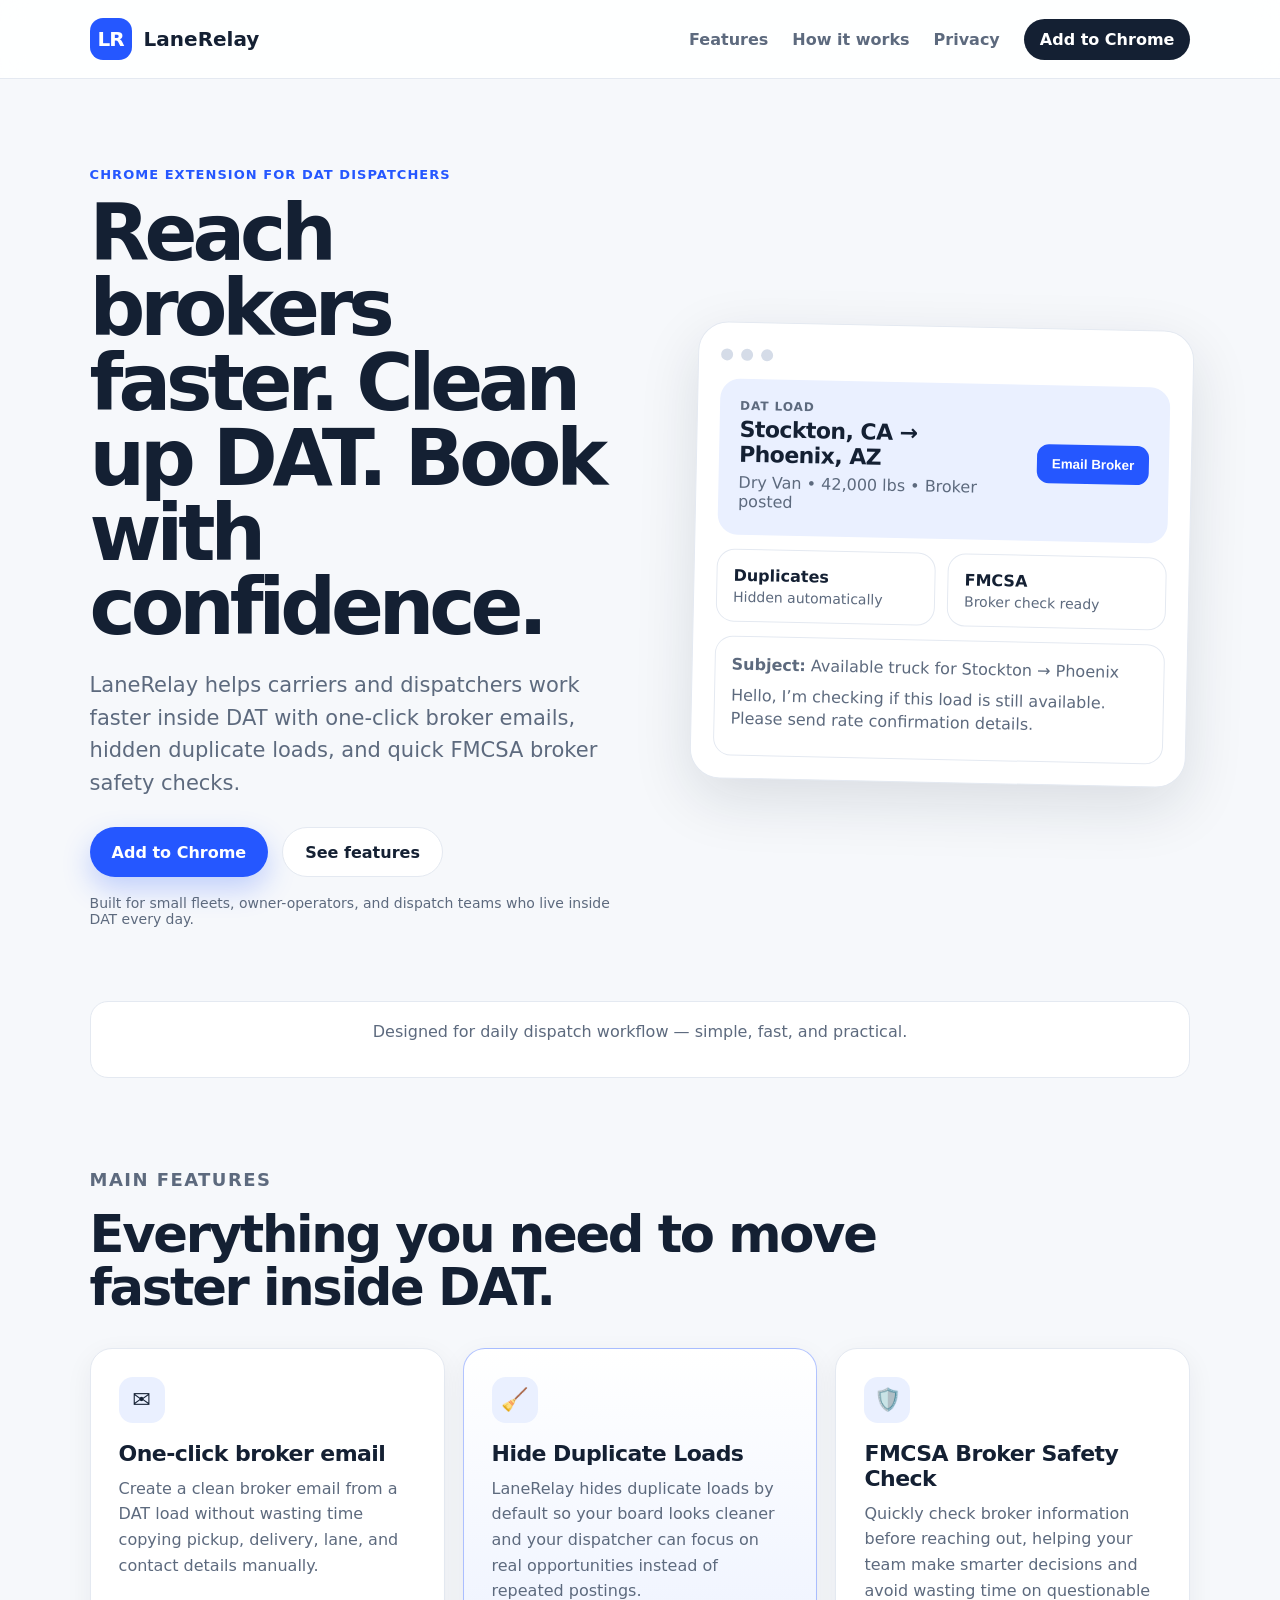
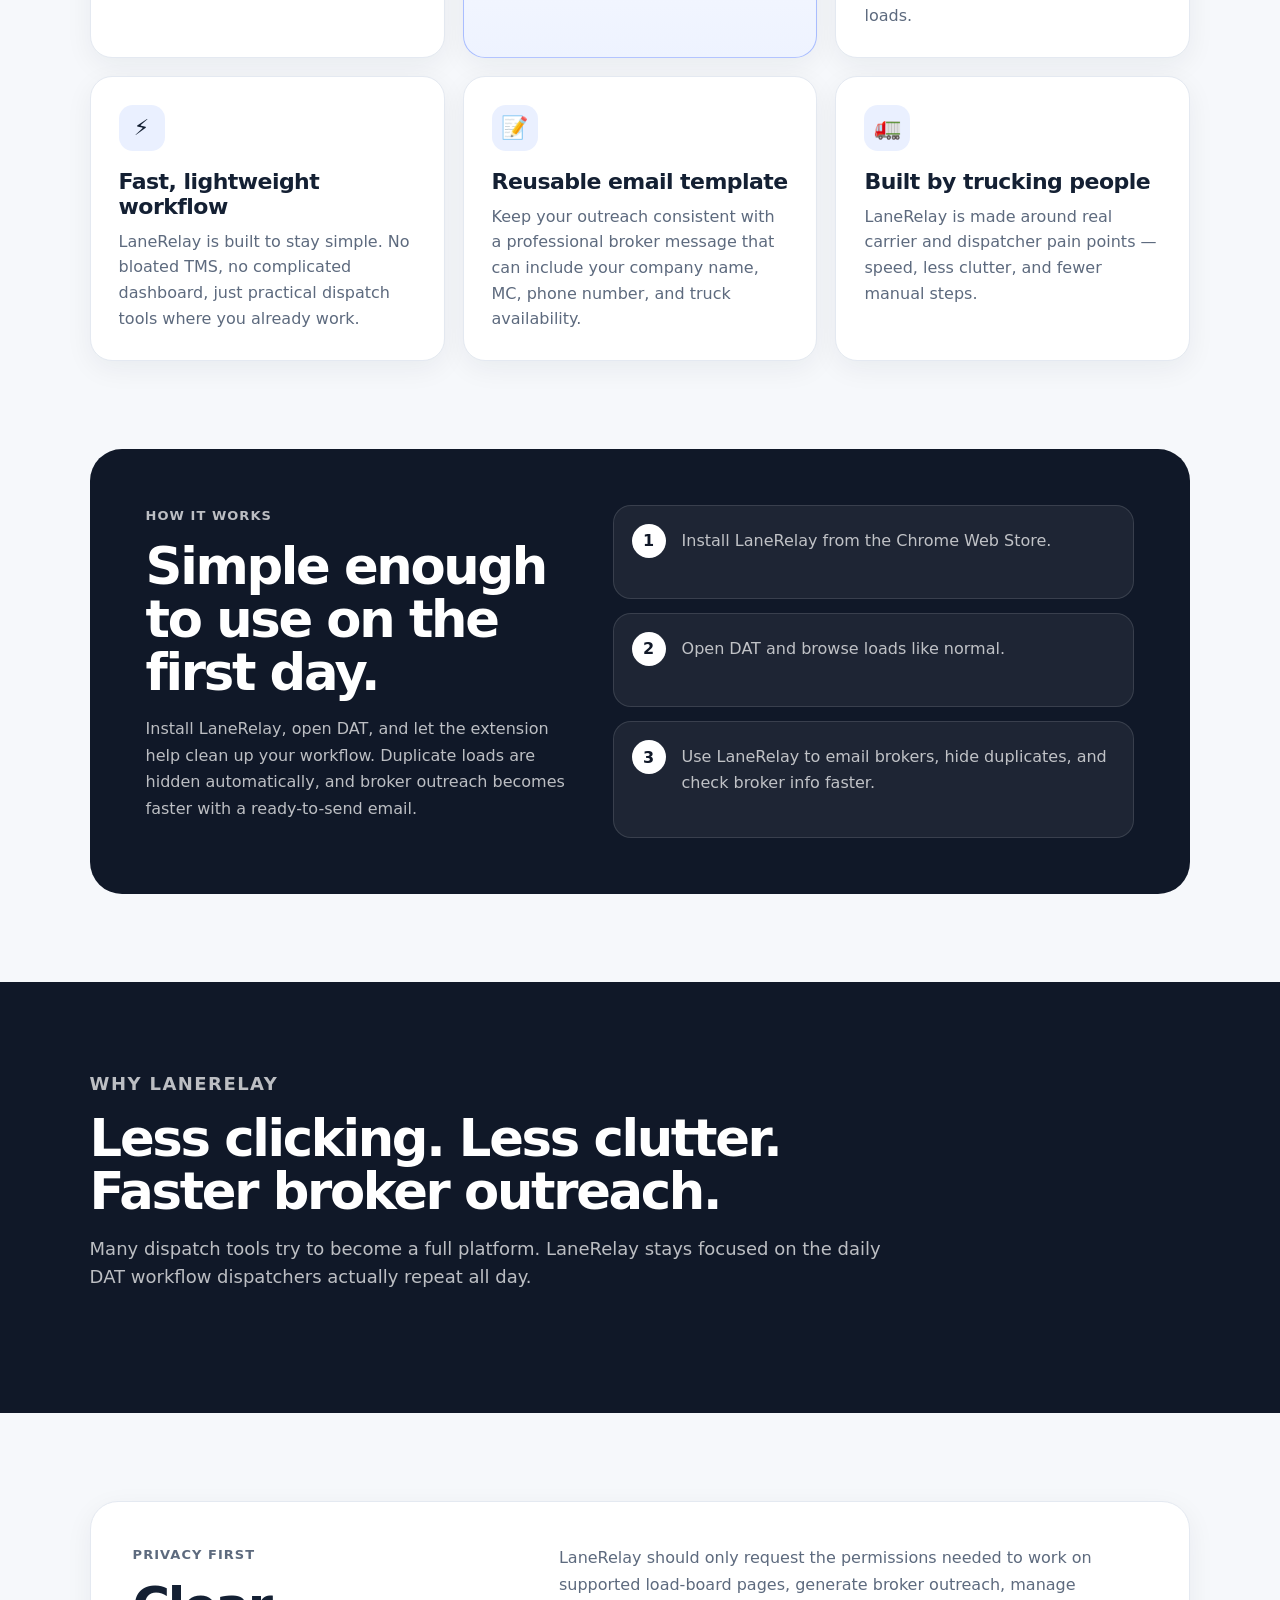
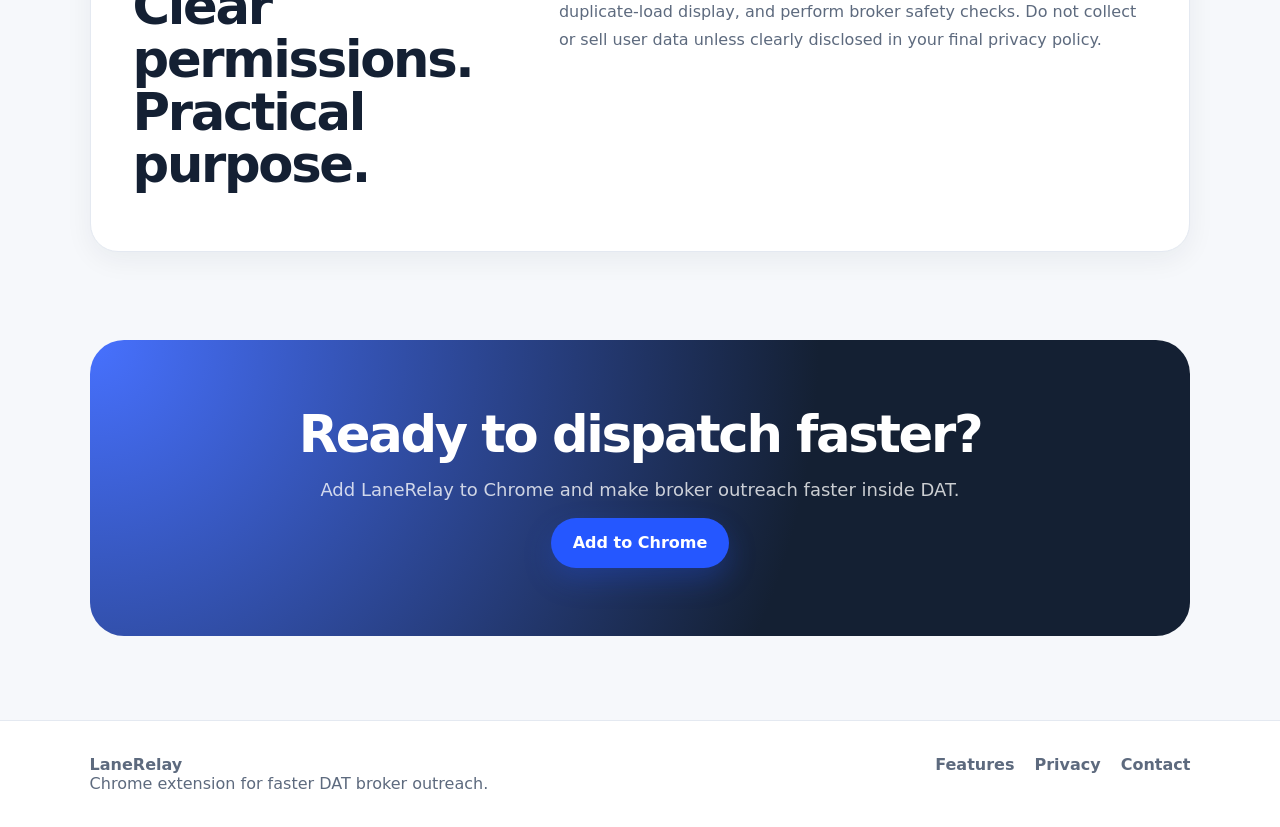
==== index.html @ 5d7938cb "Add files via upload" ====
<!doctype html>
<html lang="en">
<head>
  <meta charset="utf-8" />
  <meta name="viewport" content="width=device-width, initial-scale=1" />
  <title>LaneRelay | Faster DAT Broker Outreach</title>
  <meta name="description" content="LaneRelay is a Chrome extension that helps dispatchers work faster inside DAT with one-click broker email, duplicate load hiding, and FMCSA broker safety checks." />
  <link rel="stylesheet" href="styles.css" />
</head>
<body>
  <header class="site-header">
    <a class="brand" href="#top" aria-label="LaneRelay home">
      <span class="brand-mark">LR</span>
      <span>LaneRelay</span>
    </a>
    <nav>
      <a href="#features">Features</a>
      <a href="#how">How it works</a>
      <a href="#privacy">Privacy</a>
      <a class="nav-cta" href="#install">Add to Chrome</a>
    </nav>
  </header>

  <main id="top">
    <section class="hero">
      <div class="hero-copy">
        <p class="eyebrow">Chrome extension for DAT dispatchers</p>
        <h1>Reach brokers faster. Clean up DAT. Book with confidence.</h1>
        <p class="subhead">
          LaneRelay helps carriers and dispatchers work faster inside DAT with one-click broker emails,
          hidden duplicate loads, and quick FMCSA broker safety checks.
        </p>
        <div class="hero-actions" id="install">
          <a class="button primary" href="#">Add to Chrome</a>
          <a class="button secondary" href="#features">See features</a>
        </div>
        <p class="note">Built for small fleets, owner-operators, and dispatch teams who live inside DAT every day.</p>
      </div>

      <div class="hero-card" aria-label="LaneRelay interface preview">
        <div class="browser-bar">
          <span></span><span></span><span></span>
        </div>
        <div class="load-card">
          <div>
            <p class="small">DAT Load</p>
            <h3>Stockton, CA → Phoenix, AZ</h3>
            <p>Dry Van • 42,000 lbs • Broker posted</p>
          </div>
          <button>Email Broker</button>
        </div>
        <div class="status-grid">
          <div>
            <strong>Duplicates</strong>
            <span>Hidden automatically</span>
          </div>
          <div>
            <strong>FMCSA</strong>
            <span>Broker check ready</span>
          </div>
        </div>
        <div class="email-box">
          <p><strong>Subject:</strong> Available truck for Stockton → Phoenix</p>
          <p>Hello, I’m checking if this load is still available. Please send rate confirmation details.</p>
        </div>
      </div>
    </section>

    <section class="logos">
      <p>Designed for daily dispatch workflow — simple, fast, and practical.</p>
    </section>

    <section class="section" id="features">
      <div class="section-heading">
        <p class="eyebrow">Main features</p>
        <h2>Everything you need to move faster inside DAT.</h2>
      </div>

      <div class="feature-grid">
        <article class="feature-card">
          <div class="icon">✉️</div>
          <h3>One-click broker email</h3>
          <p>
            Create a clean broker email from a DAT load without wasting time copying pickup,
            delivery, lane, and contact details manually.
          </p>
        </article>

        <article class="feature-card highlight">
          <div class="icon">🧹</div>
          <h3>Hide Duplicate Loads</h3>
          <p>
            LaneRelay hides duplicate loads by default so your board looks cleaner and your dispatcher
            can focus on real opportunities instead of repeated postings.
          </p>
        </article>

        <article class="feature-card">
          <div class="icon">🛡️</div>
          <h3>FMCSA Broker Safety Check</h3>
          <p>
            Quickly check broker information before reaching out, helping your team make smarter
            decisions and avoid wasting time on questionable loads.
          </p>
        </article>

        <article class="feature-card">
          <div class="icon">⚡</div>
          <h3>Fast, lightweight workflow</h3>
          <p>
            LaneRelay is built to stay simple. No bloated TMS, no complicated dashboard, just practical
            dispatch tools where you already work.
          </p>
        </article>

        <article class="feature-card">
          <div class="icon">📝</div>
          <h3>Reusable email template</h3>
          <p>
            Keep your outreach consistent with a professional broker message that can include your
            company name, MC, phone number, and truck availability.
          </p>
        </article>

        <article class="feature-card">
          <div class="icon">🚛</div>
          <h3>Built by trucking people</h3>
          <p>
            LaneRelay is made around real carrier and dispatcher pain points — speed, less clutter,
            and fewer manual steps.
          </p>
        </article>
      </div>
    </section>

    <section class="split" id="how">
      <div>
        <p class="eyebrow">How it works</p>
        <h2>Simple enough to use on the first day.</h2>
        <p>
          Install LaneRelay, open DAT, and let the extension help clean up your workflow. Duplicate
          loads are hidden automatically, and broker outreach becomes faster with a ready-to-send email.
        </p>
      </div>
      <div class="steps">
        <div><span>1</span><p>Install LaneRelay from the Chrome Web Store.</p></div>
        <div><span>2</span><p>Open DAT and browse loads like normal.</p></div>
        <div><span>3</span><p>Use LaneRelay to email brokers, hide duplicates, and check broker info faster.</p></div>
      </div>
    </section>

    <section class="section dark">
      <div class="section-heading">
        <p class="eyebrow">Why LaneRelay</p>
        <h2>Less clicking. Less clutter. Faster broker outreach.</h2>
        <p>
          Many dispatch tools try to become a full platform. LaneRelay stays focused on the daily
          DAT workflow dispatchers actually repeat all day.
        </p>
      </div>
    </section>

    <section class="section" id="privacy">
      <div class="privacy-box">
        <div>
          <p class="eyebrow">Privacy first</p>
          <h2>Clear permissions. Practical purpose.</h2>
        </div>
        <p>
          LaneRelay should only request the permissions needed to work on supported load-board pages,
          generate broker outreach, manage duplicate-load display, and perform broker safety checks.
          Do not collect or sell user data unless clearly disclosed in your final privacy policy.
        </p>
      </div>
    </section>

    <section class="cta">
      <h2>Ready to dispatch faster?</h2>
      <p>Add LaneRelay to Chrome and make broker outreach faster inside DAT.</p>
      <a class="button primary" href="#">Add to Chrome</a>
    </section>
  </main>

  <footer>
    <div>
      <strong>LaneRelay</strong>
      <p>Chrome extension for faster DAT broker outreach.</p>
    </div>
    <div class="footer-links">
      <a href="#features">Features</a>
      <a href="#privacy">Privacy</a>
      <a href="mailto:support@lanerelay.com">Contact</a>
    </div>
  </footer>
</body>
</html>
---- styles.css ----
:root {
  --bg: #f6f8fb;
  --text: #142033;
  --muted: #5d6a7e;
  --card: #ffffff;
  --line: #e4e9f1;
  --primary: #2557ff;
  --primary-dark: #163cc3;
  --dark: #101828;
  --soft-blue: #eaf0ff;
  --radius: 22px;
  --shadow: 0 20px 60px rgba(20, 32, 51, 0.12);
}

* { box-sizing: border-box; }

html { scroll-behavior: smooth; }

body {
  margin: 0;
  font-family: Inter, ui-sans-serif, system-ui, -apple-system, BlinkMacSystemFont, "Segoe UI", sans-serif;
  color: var(--text);
  background: var(--bg);
}

a { color: inherit; text-decoration: none; }

.site-header {
  position: sticky;
  top: 0;
  z-index: 20;
  display: flex;
  align-items: center;
  justify-content: space-between;
  padding: 18px 7%;
  background: rgba(255,255,255,0.88);
  backdrop-filter: blur(12px);
  border-bottom: 1px solid var(--line);
}

.brand {
  display: flex;
  align-items: center;
  gap: 12px;
  font-weight: 800;
  font-size: 20px;
}

.brand-mark {
  display: grid;
  place-items: center;
  width: 42px;
  height: 42px;
  border-radius: 13px;
  background: var(--primary);
  color: #fff;
  font-weight: 900;
  letter-spacing: -1px;
}

nav {
  display: flex;
  align-items: center;
  gap: 24px;
  color: var(--muted);
  font-weight: 600;
}

.nav-cta {
  padding: 11px 16px;
  border-radius: 999px;
  color: #fff;
  background: var(--text);
}

.hero {
  display: grid;
  grid-template-columns: 1.05fr 0.95fr;
  gap: 56px;
  align-items: center;
  padding: 88px 7% 60px;
}

.eyebrow {
  margin: 0 0 14px;
  color: var(--primary);
  font-weight: 800;
  text-transform: uppercase;
  letter-spacing: 0.08em;
  font-size: 13px;
}

h1, h2, h3, p { margin-top: 0; }

h1 {
  max-width: 780px;
  font-size: clamp(44px, 7vw, 78px);
  line-height: 0.96;
  letter-spacing: -0.065em;
  margin-bottom: 24px;
}

h2 {
  font-size: clamp(34px, 4vw, 52px);
  line-height: 1.03;
  letter-spacing: -0.045em;
  margin-bottom: 18px;
}

h3 {
  font-size: 22px;
  letter-spacing: -0.025em;
  margin-bottom: 10px;
}

.subhead {
  max-width: 680px;
  color: var(--muted);
  font-size: 21px;
  line-height: 1.55;
  margin-bottom: 28px;
}

.hero-actions {
  display: flex;
  gap: 14px;
  flex-wrap: wrap;
  margin-bottom: 18px;
}

.button {
  display: inline-flex;
  justify-content: center;
  align-items: center;
  min-height: 50px;
  padding: 0 22px;
  border-radius: 999px;
  font-weight: 800;
  transition: 0.18s ease;
}

.button.primary {
  color: #fff;
  background: var(--primary);
  box-shadow: 0 12px 28px rgba(37,87,255,0.25);
}

.button.primary:hover { background: var(--primary-dark); transform: translateY(-1px); }

.button.secondary {
  color: var(--text);
  background: #fff;
  border: 1px solid var(--line);
}

.note {
  color: var(--muted);
  font-size: 14px;
}

.hero-card {
  background: #fff;
  border: 1px solid var(--line);
  border-radius: 30px;
  box-shadow: var(--shadow);
  padding: 22px;
  transform: rotate(1.2deg);
}

.browser-bar {
  display: flex;
  gap: 8px;
  padding: 4px 0 18px;
}

.browser-bar span {
  width: 12px;
  height: 12px;
  border-radius: 50%;
  background: #d5dce8;
}

.load-card {
  display: flex;
  justify-content: space-between;
  gap: 16px;
  padding: 20px;
  border-radius: 20px;
  background: var(--soft-blue);
  margin-bottom: 14px;
}

.load-card p { color: var(--muted); margin-bottom: 4px; }
.load-card h3 { margin-bottom: 6px; }

.load-card button {
  align-self: center;
  white-space: nowrap;
  border: 0;
  padding: 12px 15px;
  border-radius: 12px;
  color: #fff;
  background: var(--primary);
  font-weight: 800;
}

.small {
  font-size: 12px;
  font-weight: 800;
  text-transform: uppercase;
  letter-spacing: .08em;
}

.status-grid {
  display: grid;
  grid-template-columns: 1fr 1fr;
  gap: 12px;
  margin-bottom: 14px;
}

.status-grid div, .email-box {
  padding: 16px;
  border: 1px solid var(--line);
  border-radius: 18px;
  background: #fff;
}

.status-grid strong, .status-grid span { display: block; }
.status-grid span { color: var(--muted); font-size: 14px; margin-top: 4px; }

.email-box p {
  color: var(--muted);
  line-height: 1.45;
  margin-bottom: 8px;
}

.logos {
  margin: 0 7%;
  padding: 20px;
  text-align: center;
  color: var(--muted);
  border: 1px solid var(--line);
  background: #fff;
  border-radius: 18px;
}

.section {
  padding: 88px 7%;
}

.section-heading {
  max-width: 820px;
  margin-bottom: 34px;
}

.section-heading p {
  color: var(--muted);
  font-size: 18px;
  line-height: 1.55;
}

.feature-grid {
  display: grid;
  grid-template-columns: repeat(3, 1fr);
  gap: 18px;
}

.feature-card {
  padding: 28px;
  background: var(--card);
  border: 1px solid var(--line);
  border-radius: var(--radius);
  box-shadow: 0 8px 28px rgba(20,32,51,0.06);
}

.feature-card.highlight {
  border-color: rgba(37,87,255,0.35);
  background: linear-gradient(180deg, #ffffff, #eef3ff);
}

.feature-card p {
  color: var(--muted);
  line-height: 1.6;
  margin-bottom: 0;
}

.icon {
  width: 46px;
  height: 46px;
  display: grid;
  place-items: center;
  border-radius: 14px;
  background: var(--soft-blue);
  margin-bottom: 18px;
  font-size: 22px;
}

.split {
  margin: 0 7%;
  padding: 56px;
  display: grid;
  grid-template-columns: 0.9fr 1.1fr;
  gap: 40px;
  border-radius: 32px;
  background: var(--dark);
  color: #fff;
}

.split p { color: rgba(255,255,255,0.72); line-height: 1.65; }

.steps {
  display: grid;
  gap: 14px;
}

.steps div {
  display: flex;
  gap: 16px;
  align-items: flex-start;
  padding: 18px;
  border: 1px solid rgba(255,255,255,0.12);
  border-radius: 18px;
  background: rgba(255,255,255,0.06);
}

.steps span {
  flex: 0 0 auto;
  display: grid;
  place-items: center;
  width: 34px;
  height: 34px;
  border-radius: 50%;
  background: #fff;
  color: var(--dark);
  font-weight: 900;
}

.steps p { margin: 4px 0 0; }

.dark {
  color: #fff;
  background: var(--dark);
  margin-top: 88px;
}

.dark .section-heading p { color: rgba(255,255,255,0.72); }
.dark .eyebrow { color: #8ea6ff; }

.privacy-box {
  display: grid;
  grid-template-columns: 0.8fr 1.2fr;
  gap: 34px;
  padding: 42px;
  border-radius: 28px;
  background: #fff;
  border: 1px solid var(--line);
  box-shadow: 0 8px 28px rgba(20,32,51,0.06);
}

.privacy-box p {
  color: var(--muted);
  line-height: 1.7;
}

.cta {
  margin: 0 7% 84px;
  padding: 68px 30px;
  text-align: center;
  border-radius: 34px;
  color: #fff;
  background: radial-gradient(circle at top left, #4771ff, #142033 64%);
}

.cta h2 {
  margin-left: auto;
  margin-right: auto;
  max-width: 700px;
}

.cta p {
  color: rgba(255,255,255,0.78);
  font-size: 18px;
}

footer {
  display: flex;
  justify-content: space-between;
  gap: 30px;
  padding: 34px 7%;
  color: var(--muted);
  border-top: 1px solid var(--line);
  background: #fff;
}

footer p { margin-bottom: 0; }

.footer-links {
  display: flex;
  gap: 20px;
  font-weight: 700;
}

@media (max-width: 950px) {
  nav a:not(.nav-cta) { display: none; }
  .hero, .split, .privacy-box {
    grid-template-columns: 1fr;
  }
  .feature-grid {
    grid-template-columns: 1fr 1fr;
  }
  .hero-card {
    transform: none;
  }
}

@media (max-width: 640px) {
  .site-header {
    padding: 14px 5%;
  }
  .brand {
    font-size: 18px;
  }
  .hero {
    padding: 58px 5% 40px;
  }
  .section {
    padding: 64px 5%;
  }
  .feature-grid {
    grid-template-columns: 1fr;
  }
  .split, .privacy-box {
    margin-left: 5%;
    margin-right: 5%;
    padding: 28px;
  }
  .status-grid, .load-card {
    grid-template-columns: 1fr;
  }
  .load-card {
    flex-direction: column;
  }
  .load-card button {
    align-self: stretch;
  }
  footer {
    flex-direction: column;
    padding: 28px 5%;
  }
  .footer-links {
    flex-wrap: wrap;
  }
}
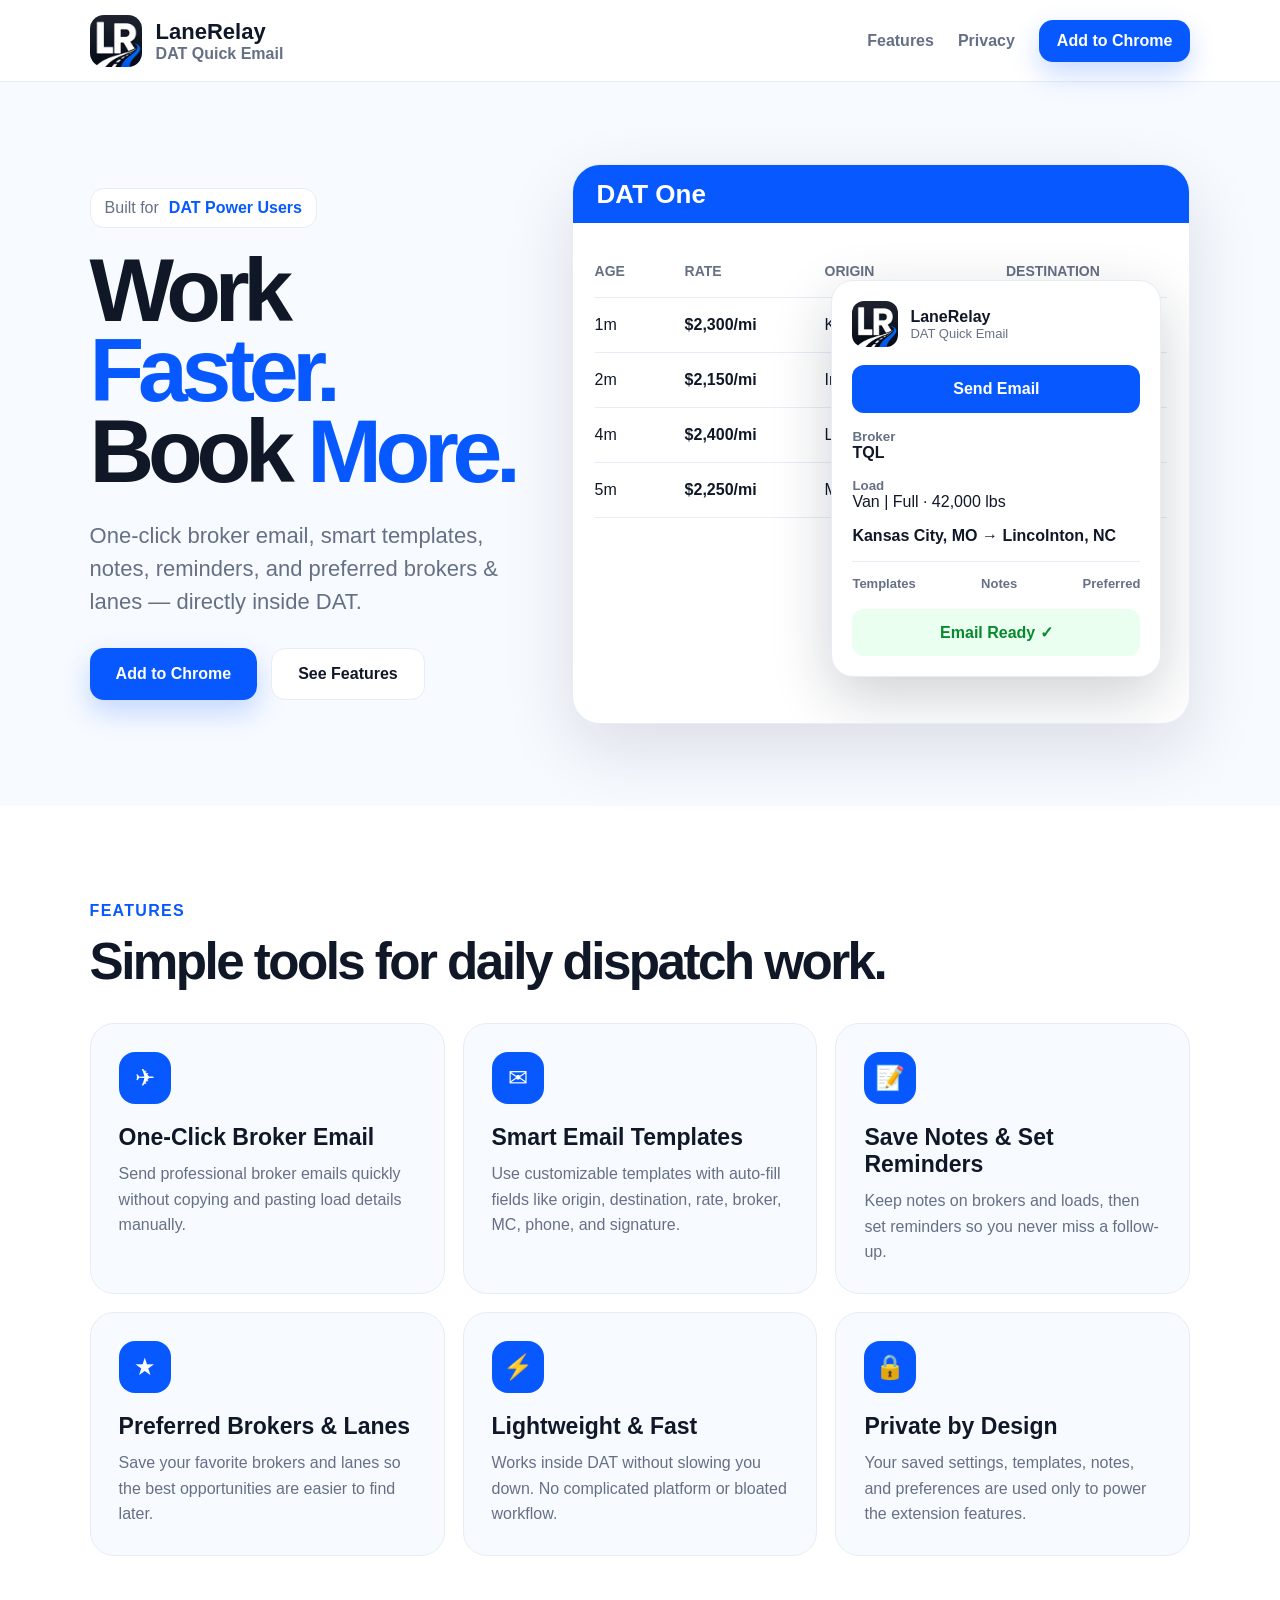
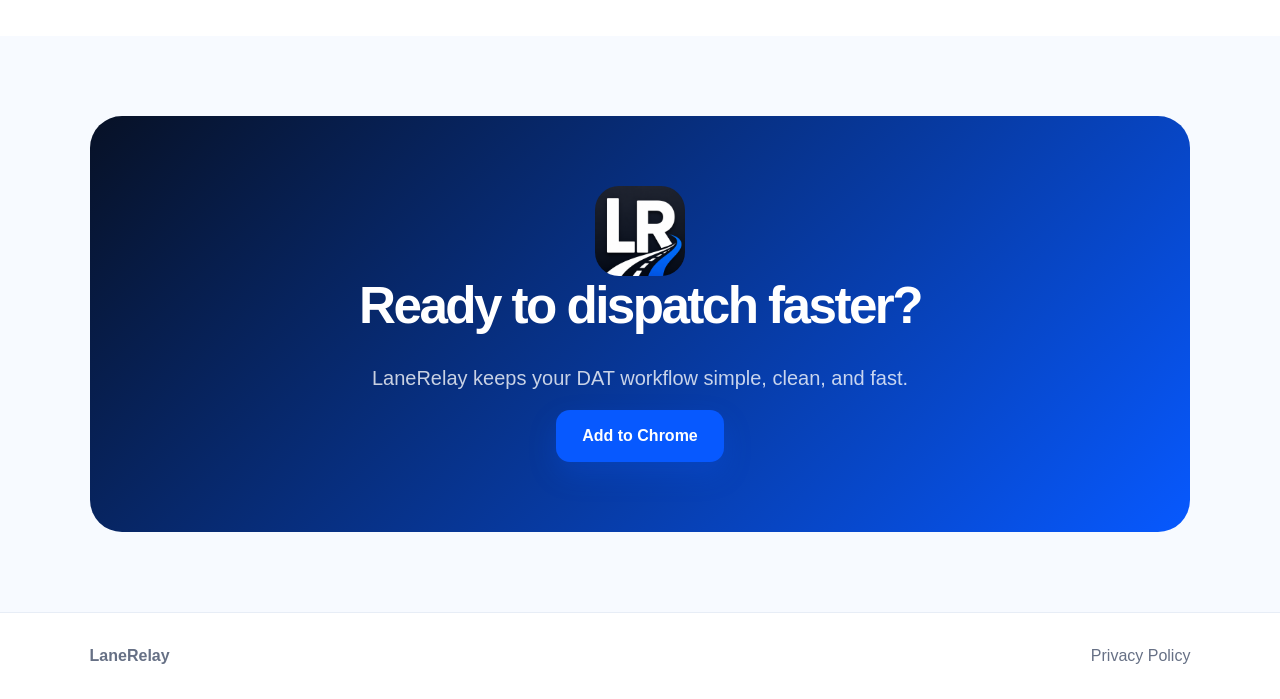
==== commit 73c9d64a: "Add files via upload" ====
--- a/index.html
+++ b/index.html
@@ -1,196 +1,8 @@
 <!doctype html>
-<html lang="en">
-<head>
-  <meta charset="utf-8" />
-  <meta name="viewport" content="width=device-width, initial-scale=1" />
-  <title>LaneRelay | Faster DAT Broker Outreach</title>
-  <meta name="description" content="LaneRelay is a Chrome extension that helps dispatchers work faster inside DAT with one-click broker email, duplicate load hiding, and FMCSA broker safety checks." />
-  <link rel="stylesheet" href="styles.css" />
-</head>
-<body>
-  <header class="site-header">
-    <a class="brand" href="#top" aria-label="LaneRelay home">
-      <span class="brand-mark">LR</span>
-      <span>LaneRelay</span>
-    </a>
-    <nav>
-      <a href="#features">Features</a>
-      <a href="#how">How it works</a>
-      <a href="#privacy">Privacy</a>
-      <a class="nav-cta" href="#install">Add to Chrome</a>
-    </nav>
-  </header>
-
-  <main id="top">
-    <section class="hero">
-      <div class="hero-copy">
-        <p class="eyebrow">Chrome extension for DAT dispatchers</p>
-        <h1>Reach brokers faster. Clean up DAT. Book with confidence.</h1>
-        <p class="subhead">
-          LaneRelay helps carriers and dispatchers work faster inside DAT with one-click broker emails,
-          hidden duplicate loads, and quick FMCSA broker safety checks.
-        </p>
-        <div class="hero-actions" id="install">
-          <a class="button primary" href="#">Add to Chrome</a>
-          <a class="button secondary" href="#features">See features</a>
-        </div>
-        <p class="note">Built for small fleets, owner-operators, and dispatch teams who live inside DAT every day.</p>
-      </div>
-
-      <div class="hero-card" aria-label="LaneRelay interface preview">
-        <div class="browser-bar">
-          <span></span><span></span><span></span>
-        </div>
-        <div class="load-card">
-          <div>
-            <p class="small">DAT Load</p>
-            <h3>Stockton, CA → Phoenix, AZ</h3>
-            <p>Dry Van • 42,000 lbs • Broker posted</p>
-          </div>
-          <button>Email Broker</button>
-        </div>
-        <div class="status-grid">
-          <div>
-            <strong>Duplicates</strong>
-            <span>Hidden automatically</span>
-          </div>
-          <div>
-            <strong>FMCSA</strong>
-            <span>Broker check ready</span>
-          </div>
-        </div>
-        <div class="email-box">
-          <p><strong>Subject:</strong> Available truck for Stockton → Phoenix</p>
-          <p>Hello, I’m checking if this load is still available. Please send rate confirmation details.</p>
-        </div>
-      </div>
-    </section>
-
-    <section class="logos">
-      <p>Designed for daily dispatch workflow — simple, fast, and practical.</p>
-    </section>
-
-    <section class="section" id="features">
-      <div class="section-heading">
-        <p class="eyebrow">Main features</p>
-        <h2>Everything you need to move faster inside DAT.</h2>
-      </div>
-
-      <div class="feature-grid">
-        <article class="feature-card">
-          <div class="icon">✉️</div>
-          <h3>One-click broker email</h3>
-          <p>
-            Create a clean broker email from a DAT load without wasting time copying pickup,
-            delivery, lane, and contact details manually.
-          </p>
-        </article>
-
-        <article class="feature-card highlight">
-          <div class="icon">🧹</div>
-          <h3>Hide Duplicate Loads</h3>
-          <p>
-            LaneRelay hides duplicate loads by default so your board looks cleaner and your dispatcher
-            can focus on real opportunities instead of repeated postings.
-          </p>
-        </article>
-
-        <article class="feature-card">
-          <div class="icon">🛡️</div>
-          <h3>FMCSA Broker Safety Check</h3>
-          <p>
-            Quickly check broker information before reaching out, helping your team make smarter
-            decisions and avoid wasting time on questionable loads.
-          </p>
-        </article>
-
-        <article class="feature-card">
-          <div class="icon">⚡</div>
-          <h3>Fast, lightweight workflow</h3>
-          <p>
-            LaneRelay is built to stay simple. No bloated TMS, no complicated dashboard, just practical
-            dispatch tools where you already work.
-          </p>
-        </article>
-
-        <article class="feature-card">
-          <div class="icon">📝</div>
-          <h3>Reusable email template</h3>
-          <p>
-            Keep your outreach consistent with a professional broker message that can include your
-            company name, MC, phone number, and truck availability.
-          </p>
-        </article>
-
-        <article class="feature-card">
-          <div class="icon">🚛</div>
-          <h3>Built by trucking people</h3>
-          <p>
-            LaneRelay is made around real carrier and dispatcher pain points — speed, less clutter,
-            and fewer manual steps.
-          </p>
-        </article>
-      </div>
-    </section>
-
-    <section class="split" id="how">
-      <div>
-        <p class="eyebrow">How it works</p>
-        <h2>Simple enough to use on the first day.</h2>
-        <p>
-          Install LaneRelay, open DAT, and let the extension help clean up your workflow. Duplicate
-          loads are hidden automatically, and broker outreach becomes faster with a ready-to-send email.
-        </p>
-      </div>
-      <div class="steps">
-        <div><span>1</span><p>Install LaneRelay from the Chrome Web Store.</p></div>
-        <div><span>2</span><p>Open DAT and browse loads like normal.</p></div>
-        <div><span>3</span><p>Use LaneRelay to email brokers, hide duplicates, and check broker info faster.</p></div>
-      </div>
-    </section>
-
-    <section class="section dark">
-      <div class="section-heading">
-        <p class="eyebrow">Why LaneRelay</p>
-        <h2>Less clicking. Less clutter. Faster broker outreach.</h2>
-        <p>
-          Many dispatch tools try to become a full platform. LaneRelay stays focused on the daily
-          DAT workflow dispatchers actually repeat all day.
-        </p>
-      </div>
-    </section>
-
-    <section class="section" id="privacy">
-      <div class="privacy-box">
-        <div>
-          <p class="eyebrow">Privacy first</p>
-          <h2>Clear permissions. Practical purpose.</h2>
-        </div>
-        <p>
-          LaneRelay should only request the permissions needed to work on supported load-board pages,
-          generate broker outreach, manage duplicate-load display, and perform broker safety checks.
-          Do not collect or sell user data unless clearly disclosed in your final privacy policy.
-        </p>
-      </div>
-    </section>
-
-    <section class="cta">
-      <h2>Ready to dispatch faster?</h2>
-      <p>Add LaneRelay to Chrome and make broker outreach faster inside DAT.</p>
-      <a class="button primary" href="#">Add to Chrome</a>
-    </section>
-  </main>
-
-  <footer>
-    <div>
-      <strong>LaneRelay</strong>
-      <p>Chrome extension for faster DAT broker outreach.</p>
-    </div>
-    <div class="footer-links">
-      <a href="#features">Features</a>
-      <a href="#privacy">Privacy</a>
-      <a href="mailto:support@lanerelay.com">Contact</a>
-    </div>
-  </footer>
-</body>
-</html>
+<html lang="en"><head><meta charset="utf-8"><meta name="viewport" content="width=device-width, initial-scale=1">
+<title>LaneRelay | DAT Quick Email</title><meta name="description" content="LaneRelay helps dispatchers work faster inside DAT with one-click broker email, smart templates, notes, reminders, and preferred brokers and lanes.">
+<link rel="icon" href="logo.png"><link rel="stylesheet" href="styles.css"></head>
+<body><header class="header"><a class="brand" href="#top"><img src="logo.png" alt="LaneRelay logo"><div><strong>LaneRelay</strong><span>DAT Quick Email</span></div></a><nav><a href="#features">Features</a><a href="privacy.html">Privacy</a><a class="btn small" href="#">Add to Chrome</a></nav></header>
+<main id="top"><section class="hero"><div><div class="badge">Built for <b>DAT Power Users</b></div><h1>Work <span>Faster.</span><br>Book <span>More.</span></h1><p class="sub">One-click broker email, smart templates, notes, reminders, and preferred brokers & lanes — directly inside DAT.</p><div class="actions"><a class="btn" href="#">Add to Chrome</a><a class="btn ghost" href="#features">See Features</a></div></div>
+<div class="mockup"><div class="datbar">DAT One</div><div class="rows"><div class="r h"><span>Age</span><span>Rate</span><span>Origin</span><span>Destination</span></div><div class="r"><span>1m</span><b>$2,300/mi</b><span>Kansas City, MO</span><span>Lincolnton, NC</span></div><div class="r"><span>2m</span><b>$2,150/mi</b><span>Independence, MO</span><span>Davenport, FL</span></div><div class="r"><span>4m</span><b>$2,400/mi</b><span>Lathrop, CA</span><span>Pattison, TX</span></div><div class="r"><span>5m</span><b>$2,250/mi</b><span>Madera, CA</span><span>Lewisville, TX</span></div></div><div class="panel"><div class="ph"><img src="logo.png"><div><b>LaneRelay</b><span>DAT Quick Email</span></div></div><button>Send Email</button><p><small>Broker</small><b>TQL</b></p><p><small>Load</small>Van | Full · 42,000 lbs</p><p><b>Kansas City, MO</b> → <b>Lincolnton, NC</b></p><div class="tabs"><span>Templates</span><span>Notes</span><span>Preferred</span></div><div class="ready">Email Ready ✓</div></div></div></section>
+<section class="features" id="features"><p class="eyebrow">Features</p><h2>Simple tools for daily dispatch work.</h2><div class="grid"><article><i>✈</i><h3>One-Click Broker Email</h3><p>Send professional broker emails quickly without copying and pasting load details manually.</p></article><article><i>✉</i><h3>Smart Email Templates</h3><p>Use customizable templates with auto-fill fields like origin, destination, rate, broker, MC, phone, and signature.</p></article><article><i>📝</i><h3>Save Notes & Set Reminders</h3><p>Keep notes on brokers and loads, then set reminders so you never miss a follow-up.</p></article><article><i>★</i><h3>Preferred Brokers & Lanes</h3><p>Save your favorite brokers and lanes so the best opportunities are easier to find later.</p></article><article><i>⚡</i><h3>Lightweight & Fast</h3><p>Works inside DAT without slowing you down. No complicated platform or bloated workflow.</p></article><article><i>🔒</i><h3>Private by Design</h3><p>Your saved settings, templates, notes, and preferences are used only to power the extension features.</p></article></div></section><section class="cta"><img src="logo.png"><h2>Ready to dispatch faster?</h2><p>LaneRelay keeps your DAT workflow simple, clean, and fast.</p><a class="btn" href="#">Add to Chrome</a></section></main><footer><b>LaneRelay</b><a href="privacy.html">Privacy Policy</a></footer></body></html>
--- a/styles.css
+++ b/styles.css
@@ -1,453 +1 @@
-:root {
-  --bg: #f6f8fb;
-  --text: #142033;
-  --muted: #5d6a7e;
-  --card: #ffffff;
-  --line: #e4e9f1;
-  --primary: #2557ff;
-  --primary-dark: #163cc3;
-  --dark: #101828;
-  --soft-blue: #eaf0ff;
-  --radius: 22px;
-  --shadow: 0 20px 60px rgba(20, 32, 51, 0.12);
-}
-
-* { box-sizing: border-box; }
-
-html { scroll-behavior: smooth; }
-
-body {
-  margin: 0;
-  font-family: Inter, ui-sans-serif, system-ui, -apple-system, BlinkMacSystemFont, "Segoe UI", sans-serif;
-  color: var(--text);
-  background: var(--bg);
-}
-
-a { color: inherit; text-decoration: none; }
-
-.site-header {
-  position: sticky;
-  top: 0;
-  z-index: 20;
-  display: flex;
-  align-items: center;
-  justify-content: space-between;
-  padding: 18px 7%;
-  background: rgba(255,255,255,0.88);
-  backdrop-filter: blur(12px);
-  border-bottom: 1px solid var(--line);
-}
-
-.brand {
-  display: flex;
-  align-items: center;
-  gap: 12px;
-  font-weight: 800;
-  font-size: 20px;
-}
-
-.brand-mark {
-  display: grid;
-  place-items: center;
-  width: 42px;
-  height: 42px;
-  border-radius: 13px;
-  background: var(--primary);
-  color: #fff;
-  font-weight: 900;
-  letter-spacing: -1px;
-}
-
-nav {
-  display: flex;
-  align-items: center;
-  gap: 24px;
-  color: var(--muted);
-  font-weight: 600;
-}
-
-.nav-cta {
-  padding: 11px 16px;
-  border-radius: 999px;
-  color: #fff;
-  background: var(--text);
-}
-
-.hero {
-  display: grid;
-  grid-template-columns: 1.05fr 0.95fr;
-  gap: 56px;
-  align-items: center;
-  padding: 88px 7% 60px;
-}
-
-.eyebrow {
-  margin: 0 0 14px;
-  color: var(--primary);
-  font-weight: 800;
-  text-transform: uppercase;
-  letter-spacing: 0.08em;
-  font-size: 13px;
-}
-
-h1, h2, h3, p { margin-top: 0; }
-
-h1 {
-  max-width: 780px;
-  font-size: clamp(44px, 7vw, 78px);
-  line-height: 0.96;
-  letter-spacing: -0.065em;
-  margin-bottom: 24px;
-}
-
-h2 {
-  font-size: clamp(34px, 4vw, 52px);
-  line-height: 1.03;
-  letter-spacing: -0.045em;
-  margin-bottom: 18px;
-}
-
-h3 {
-  font-size: 22px;
-  letter-spacing: -0.025em;
-  margin-bottom: 10px;
-}
-
-.subhead {
-  max-width: 680px;
-  color: var(--muted);
-  font-size: 21px;
-  line-height: 1.55;
-  margin-bottom: 28px;
-}
-
-.hero-actions {
-  display: flex;
-  gap: 14px;
-  flex-wrap: wrap;
-  margin-bottom: 18px;
-}
-
-.button {
-  display: inline-flex;
-  justify-content: center;
-  align-items: center;
-  min-height: 50px;
-  padding: 0 22px;
-  border-radius: 999px;
-  font-weight: 800;
-  transition: 0.18s ease;
-}
-
-.button.primary {
-  color: #fff;
-  background: var(--primary);
-  box-shadow: 0 12px 28px rgba(37,87,255,0.25);
-}
-
-.button.primary:hover { background: var(--primary-dark); transform: translateY(-1px); }
-
-.button.secondary {
-  color: var(--text);
-  background: #fff;
-  border: 1px solid var(--line);
-}
-
-.note {
-  color: var(--muted);
-  font-size: 14px;
-}
-
-.hero-card {
-  background: #fff;
-  border: 1px solid var(--line);
-  border-radius: 30px;
-  box-shadow: var(--shadow);
-  padding: 22px;
-  transform: rotate(1.2deg);
-}
-
-.browser-bar {
-  display: flex;
-  gap: 8px;
-  padding: 4px 0 18px;
-}
-
-.browser-bar span {
-  width: 12px;
-  height: 12px;
-  border-radius: 50%;
-  background: #d5dce8;
-}
-
-.load-card {
-  display: flex;
-  justify-content: space-between;
-  gap: 16px;
-  padding: 20px;
-  border-radius: 20px;
-  background: var(--soft-blue);
-  margin-bottom: 14px;
-}
-
-.load-card p { color: var(--muted); margin-bottom: 4px; }
-.load-card h3 { margin-bottom: 6px; }
-
-.load-card button {
-  align-self: center;
-  white-space: nowrap;
-  border: 0;
-  padding: 12px 15px;
-  border-radius: 12px;
-  color: #fff;
-  background: var(--primary);
-  font-weight: 800;
-}
-
-.small {
-  font-size: 12px;
-  font-weight: 800;
-  text-transform: uppercase;
-  letter-spacing: .08em;
-}
-
-.status-grid {
-  display: grid;
-  grid-template-columns: 1fr 1fr;
-  gap: 12px;
-  margin-bottom: 14px;
-}
-
-.status-grid div, .email-box {
-  padding: 16px;
-  border: 1px solid var(--line);
-  border-radius: 18px;
-  background: #fff;
-}
-
-.status-grid strong, .status-grid span { display: block; }
-.status-grid span { color: var(--muted); font-size: 14px; margin-top: 4px; }
-
-.email-box p {
-  color: var(--muted);
-  line-height: 1.45;
-  margin-bottom: 8px;
-}
-
-.logos {
-  margin: 0 7%;
-  padding: 20px;
-  text-align: center;
-  color: var(--muted);
-  border: 1px solid var(--line);
-  background: #fff;
-  border-radius: 18px;
-}
-
-.section {
-  padding: 88px 7%;
-}
-
-.section-heading {
-  max-width: 820px;
-  margin-bottom: 34px;
-}
-
-.section-heading p {
-  color: var(--muted);
-  font-size: 18px;
-  line-height: 1.55;
-}
-
-.feature-grid {
-  display: grid;
-  grid-template-columns: repeat(3, 1fr);
-  gap: 18px;
-}
-
-.feature-card {
-  padding: 28px;
-  background: var(--card);
-  border: 1px solid var(--line);
-  border-radius: var(--radius);
-  box-shadow: 0 8px 28px rgba(20,32,51,0.06);
-}
-
-.feature-card.highlight {
-  border-color: rgba(37,87,255,0.35);
-  background: linear-gradient(180deg, #ffffff, #eef3ff);
-}
-
-.feature-card p {
-  color: var(--muted);
-  line-height: 1.6;
-  margin-bottom: 0;
-}
-
-.icon {
-  width: 46px;
-  height: 46px;
-  display: grid;
-  place-items: center;
-  border-radius: 14px;
-  background: var(--soft-blue);
-  margin-bottom: 18px;
-  font-size: 22px;
-}
-
-.split {
-  margin: 0 7%;
-  padding: 56px;
-  display: grid;
-  grid-template-columns: 0.9fr 1.1fr;
-  gap: 40px;
-  border-radius: 32px;
-  background: var(--dark);
-  color: #fff;
-}
-
-.split p { color: rgba(255,255,255,0.72); line-height: 1.65; }
-
-.steps {
-  display: grid;
-  gap: 14px;
-}
-
-.steps div {
-  display: flex;
-  gap: 16px;
-  align-items: flex-start;
-  padding: 18px;
-  border: 1px solid rgba(255,255,255,0.12);
-  border-radius: 18px;
-  background: rgba(255,255,255,0.06);
-}
-
-.steps span {
-  flex: 0 0 auto;
-  display: grid;
-  place-items: center;
-  width: 34px;
-  height: 34px;
-  border-radius: 50%;
-  background: #fff;
-  color: var(--dark);
-  font-weight: 900;
-}
-
-.steps p { margin: 4px 0 0; }
-
-.dark {
-  color: #fff;
-  background: var(--dark);
-  margin-top: 88px;
-}
-
-.dark .section-heading p { color: rgba(255,255,255,0.72); }
-.dark .eyebrow { color: #8ea6ff; }
-
-.privacy-box {
-  display: grid;
-  grid-template-columns: 0.8fr 1.2fr;
-  gap: 34px;
-  padding: 42px;
-  border-radius: 28px;
-  background: #fff;
-  border: 1px solid var(--line);
-  box-shadow: 0 8px 28px rgba(20,32,51,0.06);
-}
-
-.privacy-box p {
-  color: var(--muted);
-  line-height: 1.7;
-}
-
-.cta {
-  margin: 0 7% 84px;
-  padding: 68px 30px;
-  text-align: center;
-  border-radius: 34px;
-  color: #fff;
-  background: radial-gradient(circle at top left, #4771ff, #142033 64%);
-}
-
-.cta h2 {
-  margin-left: auto;
-  margin-right: auto;
-  max-width: 700px;
-}
-
-.cta p {
-  color: rgba(255,255,255,0.78);
-  font-size: 18px;
-}
-
-footer {
-  display: flex;
-  justify-content: space-between;
-  gap: 30px;
-  padding: 34px 7%;
-  color: var(--muted);
-  border-top: 1px solid var(--line);
-  background: #fff;
-}
-
-footer p { margin-bottom: 0; }
-
-.footer-links {
-  display: flex;
-  gap: 20px;
-  font-weight: 700;
-}
-
-@media (max-width: 950px) {
-  nav a:not(.nav-cta) { display: none; }
-  .hero, .split, .privacy-box {
-    grid-template-columns: 1fr;
-  }
-  .feature-grid {
-    grid-template-columns: 1fr 1fr;
-  }
-  .hero-card {
-    transform: none;
-  }
-}
-
-@media (max-width: 640px) {
-  .site-header {
-    padding: 14px 5%;
-  }
-  .brand {
-    font-size: 18px;
-  }
-  .hero {
-    padding: 58px 5% 40px;
-  }
-  .section {
-    padding: 64px 5%;
-  }
-  .feature-grid {
-    grid-template-columns: 1fr;
-  }
-  .split, .privacy-box {
-    margin-left: 5%;
-    margin-right: 5%;
-    padding: 28px;
-  }
-  .status-grid, .load-card {
-    grid-template-columns: 1fr;
-  }
-  .load-card {
-    flex-direction: column;
-  }
-  .load-card button {
-    align-self: stretch;
-  }
-  footer {
-    flex-direction: column;
-    padding: 28px 5%;
-  }
-  .footer-links {
-    flex-wrap: wrap;
-  }
-}
+:root{--blue:#0759ff;--dark:#071126;--text:#101828;--muted:#667085;--line:#e7edf6;--bg:#f7faff;--card:#fff}*{box-sizing:border-box}body{margin:0;font-family:Inter,Arial,sans-serif;color:var(--text);background:var(--bg)}a{text-decoration:none;color:inherit}.header{height:82px;padding:0 7%;display:flex;justify-content:space-between;align-items:center;background:#fffffff2;border-bottom:1px solid var(--line);position:sticky;top:0;z-index:9}.brand{display:flex;align-items:center;gap:14px}.brand img{width:52px;height:52px;border-radius:14px}.brand strong{display:block;font-size:22px;font-weight:900}.brand span{color:var(--muted);font-weight:600}nav{display:flex;gap:24px;align-items:center;color:var(--muted);font-weight:700}.btn{display:inline-flex;align-items:center;justify-content:center;min-height:52px;padding:0 26px;border-radius:14px;color:#fff;background:var(--blue);font-weight:900;box-shadow:0 12px 28px #0759ff38}.btn.small{min-height:42px;padding:0 18px}.btn.ghost{background:#fff;color:var(--text);border:1px solid var(--line);box-shadow:none}.hero{display:grid;grid-template-columns:.82fr 1.18fr;gap:52px;padding:82px 7%;align-items:center}.badge{display:inline-flex;gap:10px;align-items:center;padding:10px 14px;background:white;border:1px solid var(--line);border-radius:14px;margin-bottom:22px;color:var(--muted)}.badge b{color:var(--blue)}h1{font-size:clamp(50px,7vw,92px);line-height:.9;letter-spacing:-.07em;margin:0 0 28px}h1 span{color:var(--blue)}.sub{font-size:22px;line-height:1.5;color:var(--muted);max-width:620px;margin-bottom:30px}.actions{display:flex;gap:14px;flex-wrap:wrap}.mockup{position:relative;min-height:560px;background:#fff;border:1px solid var(--line);border-radius:28px;box-shadow:0 25px 70px #1018281f;overflow:hidden}.datbar{height:58px;background:var(--blue);color:white;font-size:26px;font-weight:900;padding:14px 24px}.rows{padding:22px}.r{display:grid;grid-template-columns:70px 120px 1fr 1fr;gap:20px;padding:18px 0;border-bottom:1px solid var(--line)}.r.h{color:var(--muted);font-size:14px;font-weight:800;text-transform:uppercase}.panel{position:absolute;right:28px;top:115px;width:330px;background:white;border:1px solid var(--line);border-radius:22px;box-shadow:0 20px 60px #10182833;padding:20px}.ph{display:flex;align-items:center;gap:12px;margin-bottom:18px}.ph img{width:46px;height:46px;border-radius:12px}.ph b,.ph span{display:block}.ph span{color:var(--muted);font-size:13px}.panel button{width:100%;border:0;border-radius:12px;background:var(--blue);color:#fff;height:48px;font-weight:900;font-size:16px}.panel small{display:block;color:var(--muted);margin-top:10px;font-weight:800}.tabs{display:flex;justify-content:space-between;border-top:1px solid var(--line);padding-top:14px;color:var(--muted);font-size:13px;font-weight:800}.ready{margin-top:18px;padding:14px;text-align:center;background:#eaffef;color:#078a2f;border-radius:12px;font-weight:900}.features{padding:80px 7%;background:white}.eyebrow{color:var(--blue);text-transform:uppercase;font-weight:900;letter-spacing:.08em}h2{font-size:clamp(36px,4vw,58px);line-height:1;letter-spacing:-.05em;margin:0 0 36px}.grid{display:grid;grid-template-columns:repeat(3,1fr);gap:18px}article{background:var(--bg);border:1px solid var(--line);border-radius:24px;padding:28px}article i{width:52px;height:52px;border-radius:16px;display:grid;place-items:center;background:var(--blue);color:white;font-size:24px;margin-bottom:20px;font-style:normal}article h3{font-size:23px;margin:0 0 10px}article p{color:var(--muted);line-height:1.6;margin:0}.cta{margin:80px 7%;text-align:center;padding:70px 30px;border-radius:32px;background:linear-gradient(135deg,var(--dark),var(--blue));color:white}.cta img{width:90px;height:90px;border-radius:24px}.cta p{color:#ffffffc7;font-size:20px}footer{padding:34px 7%;display:flex;justify-content:space-between;border-top:1px solid var(--line);background:white;color:var(--muted)}.privacy{max-width:900px;margin:0 auto;padding:70px 24px;background:white}.privacy h1{font-size:56px;line-height:1}.privacy h2{font-size:28px;margin-top:34px}.privacy p{color:var(--muted);line-height:1.7}@media(max-width:900px){nav a:not(.btn){display:none}.hero{grid-template-columns:1fr}.grid{grid-template-columns:1fr 1fr}.mockup{min-height:640px}}@media(max-width:620px){.header,.hero,.features,footer{padding-left:5%;padding-right:5%}.grid{grid-template-columns:1fr}.r{grid-template-columns:50px 90px 1fr;font-size:13px}.r span:last-child{display:none}.panel{position:relative;top:auto;right:auto;width:auto;margin:20px}.mockup{min-height:auto}footer{flex-direction:column;gap:10px}}
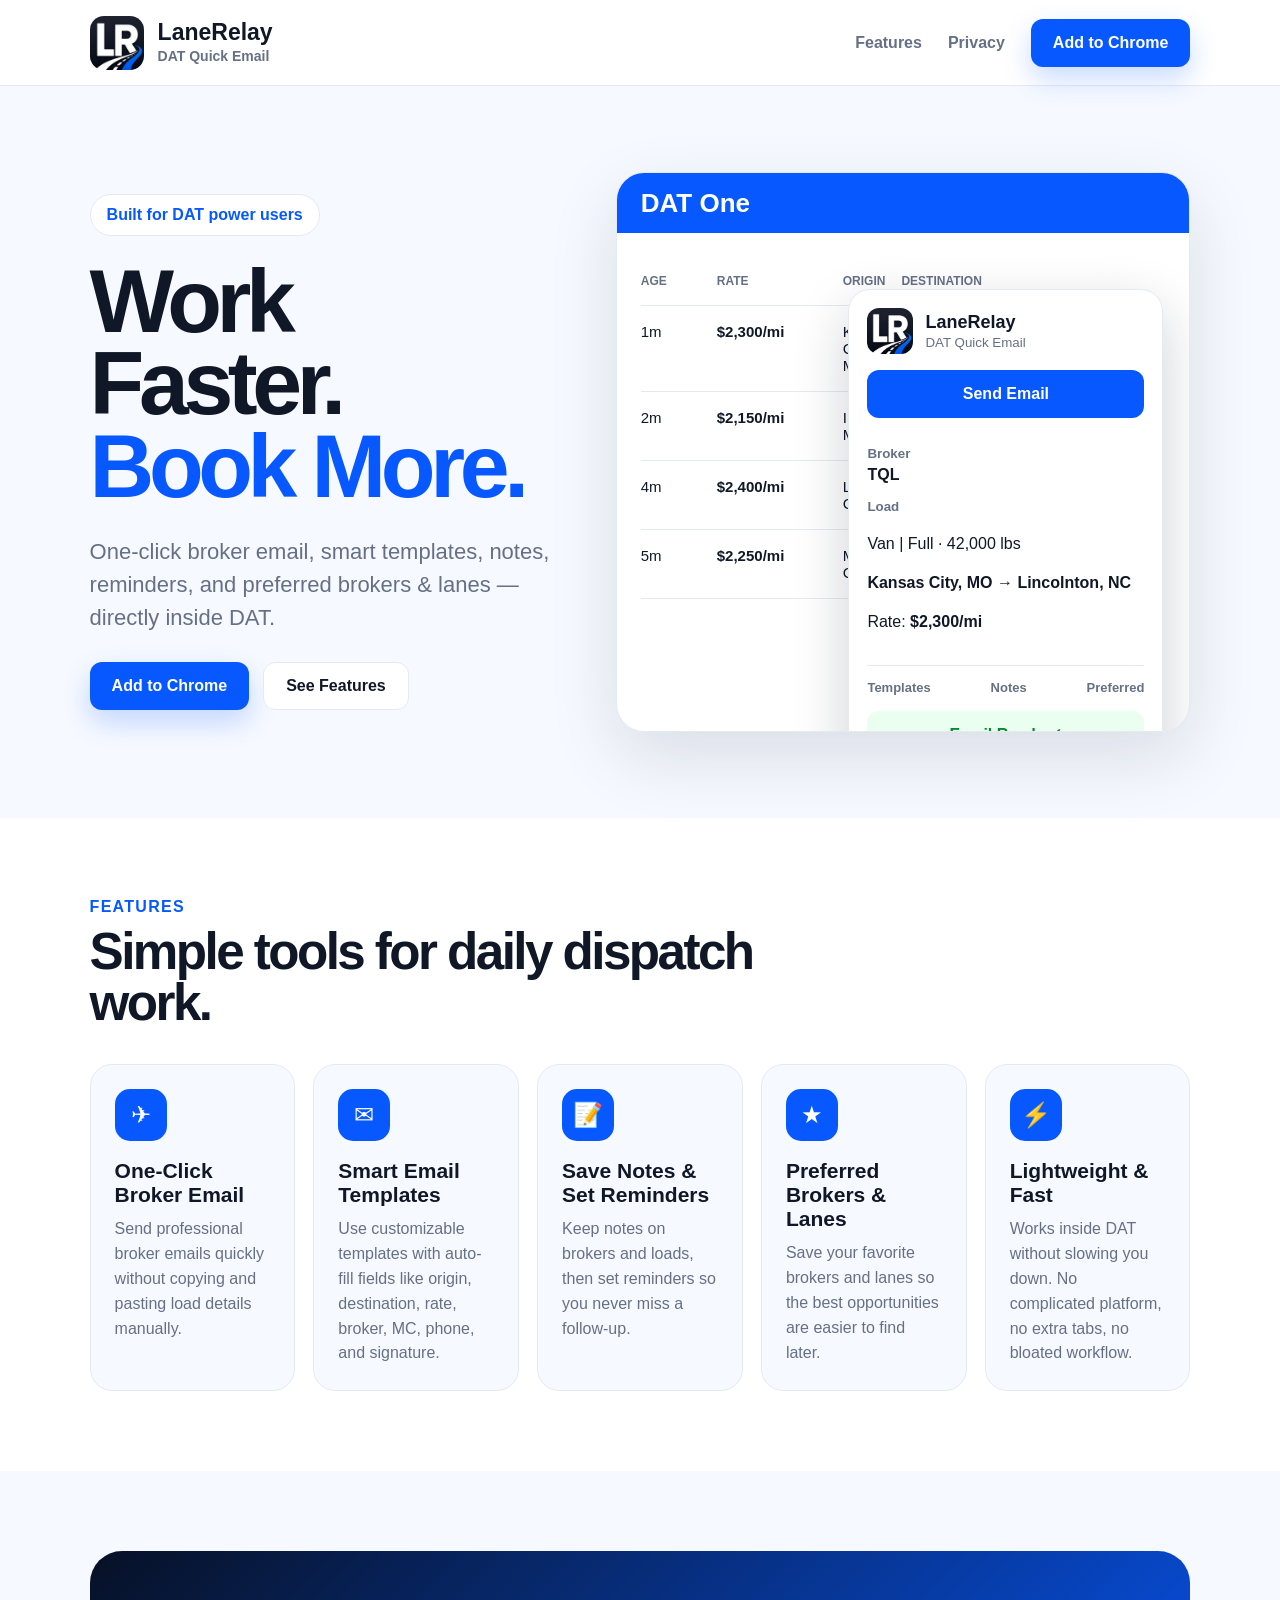
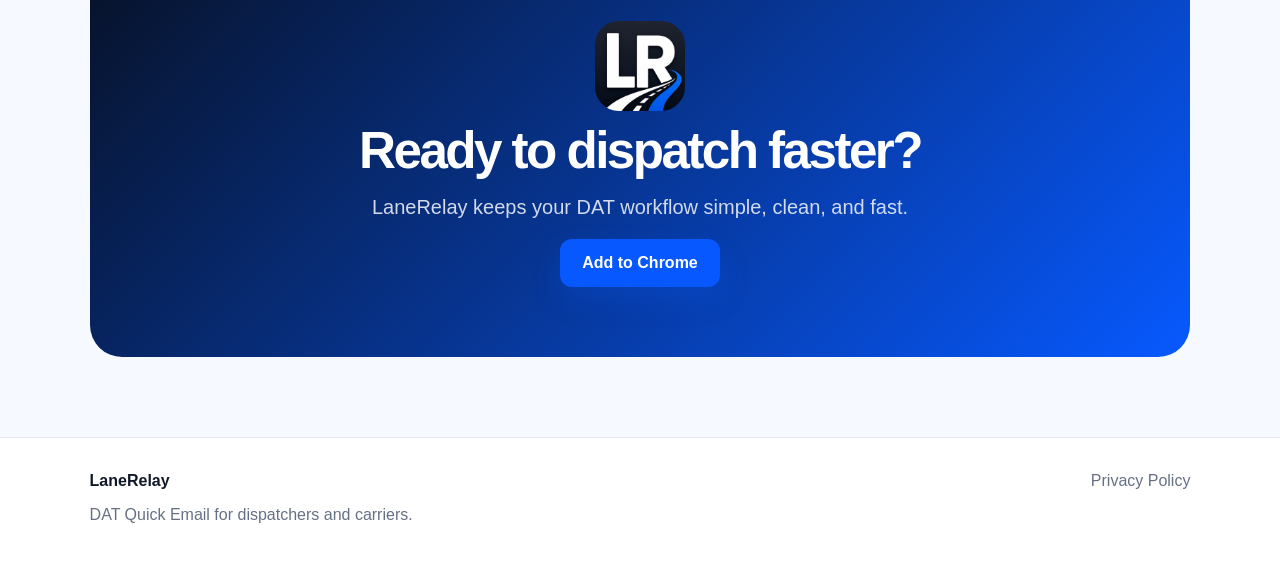
==== commit 46d5a449: "Add files via upload" ====
--- a/index.html
+++ b/index.html
@@ -1,8 +1,133 @@
 <!doctype html>
-<html lang="en"><head><meta charset="utf-8"><meta name="viewport" content="width=device-width, initial-scale=1">
-<title>LaneRelay | DAT Quick Email</title><meta name="description" content="LaneRelay helps dispatchers work faster inside DAT with one-click broker email, smart templates, notes, reminders, and preferred brokers and lanes.">
-<link rel="icon" href="logo.png"><link rel="stylesheet" href="styles.css"></head>
-<body><header class="header"><a class="brand" href="#top"><img src="logo.png" alt="LaneRelay logo"><div><strong>LaneRelay</strong><span>DAT Quick Email</span></div></a><nav><a href="#features">Features</a><a href="privacy.html">Privacy</a><a class="btn small" href="#">Add to Chrome</a></nav></header>
-<main id="top"><section class="hero"><div><div class="badge">Built for <b>DAT Power Users</b></div><h1>Work <span>Faster.</span><br>Book <span>More.</span></h1><p class="sub">One-click broker email, smart templates, notes, reminders, and preferred brokers & lanes — directly inside DAT.</p><div class="actions"><a class="btn" href="#">Add to Chrome</a><a class="btn ghost" href="#features">See Features</a></div></div>
-<div class="mockup"><div class="datbar">DAT One</div><div class="rows"><div class="r h"><span>Age</span><span>Rate</span><span>Origin</span><span>Destination</span></div><div class="r"><span>1m</span><b>$2,300/mi</b><span>Kansas City, MO</span><span>Lincolnton, NC</span></div><div class="r"><span>2m</span><b>$2,150/mi</b><span>Independence, MO</span><span>Davenport, FL</span></div><div class="r"><span>4m</span><b>$2,400/mi</b><span>Lathrop, CA</span><span>Pattison, TX</span></div><div class="r"><span>5m</span><b>$2,250/mi</b><span>Madera, CA</span><span>Lewisville, TX</span></div></div><div class="panel"><div class="ph"><img src="logo.png"><div><b>LaneRelay</b><span>DAT Quick Email</span></div></div><button>Send Email</button><p><small>Broker</small><b>TQL</b></p><p><small>Load</small>Van | Full · 42,000 lbs</p><p><b>Kansas City, MO</b> → <b>Lincolnton, NC</b></p><div class="tabs"><span>Templates</span><span>Notes</span><span>Preferred</span></div><div class="ready">Email Ready ✓</div></div></div></section>
-<section class="features" id="features"><p class="eyebrow">Features</p><h2>Simple tools for daily dispatch work.</h2><div class="grid"><article><i>✈</i><h3>One-Click Broker Email</h3><p>Send professional broker emails quickly without copying and pasting load details manually.</p></article><article><i>✉</i><h3>Smart Email Templates</h3><p>Use customizable templates with auto-fill fields like origin, destination, rate, broker, MC, phone, and signature.</p></article><article><i>📝</i><h3>Save Notes & Set Reminders</h3><p>Keep notes on brokers and loads, then set reminders so you never miss a follow-up.</p></article><article><i>★</i><h3>Preferred Brokers & Lanes</h3><p>Save your favorite brokers and lanes so the best opportunities are easier to find later.</p></article><article><i>⚡</i><h3>Lightweight & Fast</h3><p>Works inside DAT without slowing you down. No complicated platform or bloated workflow.</p></article><article><i>🔒</i><h3>Private by Design</h3><p>Your saved settings, templates, notes, and preferences are used only to power the extension features.</p></article></div></section><section class="cta"><img src="logo.png"><h2>Ready to dispatch faster?</h2><p>LaneRelay keeps your DAT workflow simple, clean, and fast.</p><a class="btn" href="#">Add to Chrome</a></section></main><footer><b>LaneRelay</b><a href="privacy.html">Privacy Policy</a></footer></body></html>+<html lang="en">
+<head>
+  <meta charset="utf-8">
+  <meta name="viewport" content="width=device-width, initial-scale=1">
+  <title>LaneRelay | DAT Quick Email</title>
+  <meta name="description" content="LaneRelay helps dispatchers work faster inside DAT with one-click broker email, smart templates, notes, reminders, and preferred brokers and lanes.">
+  <link rel="icon" href="./logo.png">
+  <link rel="stylesheet" href="./styles.css">
+</head>
+<body>
+  <header class="topbar">
+    <div class="brand">
+      <img src="./logo.png" alt="LaneRelay logo">
+      <div>
+        <div class="brand-name">LaneRelay</div>
+        <div class="brand-sub">DAT Quick Email</div>
+      </div>
+    </div>
+    <nav>
+      <a href="#features">Features</a>
+      <a href="./privacy.html">Privacy</a>
+      <a class="nav-button" href="#">Add to Chrome</a>
+    </nav>
+  </header>
+
+  <main>
+    <section class="hero">
+      <div class="hero-left">
+        <div class="pill">Built for DAT power users</div>
+        <h1>Work Faster.<br><span>Book More.</span></h1>
+        <p>One-click broker email, smart templates, notes, reminders, and preferred brokers & lanes — directly inside DAT.</p>
+        <div class="hero-buttons">
+          <a class="primary" href="#">Add to Chrome</a>
+          <a class="secondary" href="#features">See Features</a>
+        </div>
+      </div>
+
+      <div class="hero-card">
+        <div class="dat-header">DAT One</div>
+        <div class="load-table">
+          <div class="table-row table-head">
+            <span>Age</span><span>Rate</span><span>Origin</span><span>Destination</span>
+          </div>
+          <div class="table-row"><span>1m</span><b>$2,300/mi</b><span>Kansas City, MO</span><span>Lincolnton, NC</span></div>
+          <div class="table-row"><span>2m</span><b>$2,150/mi</b><span>Independence, MO</span><span>Davenport, FL</span></div>
+          <div class="table-row"><span>4m</span><b>$2,400/mi</b><span>Lathrop, CA</span><span>Pattison, TX</span></div>
+          <div class="table-row"><span>5m</span><b>$2,250/mi</b><span>Madera, CA</span><span>Lewisville, TX</span></div>
+        </div>
+
+        <div class="extension-panel">
+          <div class="panel-title">
+            <img src="./logo.png" alt="LaneRelay">
+            <div>
+              <strong>LaneRelay</strong>
+              <small>DAT Quick Email</small>
+            </div>
+          </div>
+          <button>Send Email</button>
+          <div class="panel-info">
+            <small>Broker</small>
+            <b>TQL</b>
+            <small>Load</small>
+            <p>Van | Full · 42,000 lbs</p>
+            <p><strong>Kansas City, MO</strong> → <strong>Lincolnton, NC</strong></p>
+            <p>Rate: <strong>$2,300/mi</strong></p>
+          </div>
+          <div class="panel-tabs">
+            <span>Templates</span>
+            <span>Notes</span>
+            <span>Preferred</span>
+          </div>
+          <div class="ready">Email Ready ✓</div>
+        </div>
+      </div>
+    </section>
+
+    <section class="features" id="features">
+      <div class="section-heading">
+        <span>Features</span>
+        <h2>Simple tools for daily dispatch work.</h2>
+      </div>
+
+      <div class="feature-grid">
+        <article>
+          <div class="icon">✈</div>
+          <h3>One-Click Broker Email</h3>
+          <p>Send professional broker emails quickly without copying and pasting load details manually.</p>
+        </article>
+
+        <article>
+          <div class="icon">✉</div>
+          <h3>Smart Email Templates</h3>
+          <p>Use customizable templates with auto-fill fields like origin, destination, rate, broker, MC, phone, and signature.</p>
+        </article>
+
+        <article>
+          <div class="icon">📝</div>
+          <h3>Save Notes & Set Reminders</h3>
+          <p>Keep notes on brokers and loads, then set reminders so you never miss a follow-up.</p>
+        </article>
+
+        <article>
+          <div class="icon">★</div>
+          <h3>Preferred Brokers & Lanes</h3>
+          <p>Save your favorite brokers and lanes so the best opportunities are easier to find later.</p>
+        </article>
+
+        <article>
+          <div class="icon">⚡</div>
+          <h3>Lightweight & Fast</h3>
+          <p>Works inside DAT without slowing you down. No complicated platform, no extra tabs, no bloated workflow.</p>
+        </article>
+      </div>
+    </section>
+
+    <section class="cta">
+      <img src="./logo.png" alt="LaneRelay logo">
+      <h2>Ready to dispatch faster?</h2>
+      <p>LaneRelay keeps your DAT workflow simple, clean, and fast.</p>
+      <a class="primary" href="#">Add to Chrome</a>
+    </section>
+  </main>
+
+  <footer>
+    <div>
+      <strong>LaneRelay</strong>
+      <p>DAT Quick Email for dispatchers and carriers.</p>
+    </div>
+    <a href="./privacy.html">Privacy Policy</a>
+  </footer>
+</body>
+</html>
--- a/styles.css
+++ b/styles.css
@@ -1 +1,435 @@
-:root{--blue:#0759ff;--dark:#071126;--text:#101828;--muted:#667085;--line:#e7edf6;--bg:#f7faff;--card:#fff}*{box-sizing:border-box}body{margin:0;font-family:Inter,Arial,sans-serif;color:var(--text);background:var(--bg)}a{text-decoration:none;color:inherit}.header{height:82px;padding:0 7%;display:flex;justify-content:space-between;align-items:center;background:#fffffff2;border-bottom:1px solid var(--line);position:sticky;top:0;z-index:9}.brand{display:flex;align-items:center;gap:14px}.brand img{width:52px;height:52px;border-radius:14px}.brand strong{display:block;font-size:22px;font-weight:900}.brand span{color:var(--muted);font-weight:600}nav{display:flex;gap:24px;align-items:center;color:var(--muted);font-weight:700}.btn{display:inline-flex;align-items:center;justify-content:center;min-height:52px;padding:0 26px;border-radius:14px;color:#fff;background:var(--blue);font-weight:900;box-shadow:0 12px 28px #0759ff38}.btn.small{min-height:42px;padding:0 18px}.btn.ghost{background:#fff;color:var(--text);border:1px solid var(--line);box-shadow:none}.hero{display:grid;grid-template-columns:.82fr 1.18fr;gap:52px;padding:82px 7%;align-items:center}.badge{display:inline-flex;gap:10px;align-items:center;padding:10px 14px;background:white;border:1px solid var(--line);border-radius:14px;margin-bottom:22px;color:var(--muted)}.badge b{color:var(--blue)}h1{font-size:clamp(50px,7vw,92px);line-height:.9;letter-spacing:-.07em;margin:0 0 28px}h1 span{color:var(--blue)}.sub{font-size:22px;line-height:1.5;color:var(--muted);max-width:620px;margin-bottom:30px}.actions{display:flex;gap:14px;flex-wrap:wrap}.mockup{position:relative;min-height:560px;background:#fff;border:1px solid var(--line);border-radius:28px;box-shadow:0 25px 70px #1018281f;overflow:hidden}.datbar{height:58px;background:var(--blue);color:white;font-size:26px;font-weight:900;padding:14px 24px}.rows{padding:22px}.r{display:grid;grid-template-columns:70px 120px 1fr 1fr;gap:20px;padding:18px 0;border-bottom:1px solid var(--line)}.r.h{color:var(--muted);font-size:14px;font-weight:800;text-transform:uppercase}.panel{position:absolute;right:28px;top:115px;width:330px;background:white;border:1px solid var(--line);border-radius:22px;box-shadow:0 20px 60px #10182833;padding:20px}.ph{display:flex;align-items:center;gap:12px;margin-bottom:18px}.ph img{width:46px;height:46px;border-radius:12px}.ph b,.ph span{display:block}.ph span{color:var(--muted);font-size:13px}.panel button{width:100%;border:0;border-radius:12px;background:var(--blue);color:#fff;height:48px;font-weight:900;font-size:16px}.panel small{display:block;color:var(--muted);margin-top:10px;font-weight:800}.tabs{display:flex;justify-content:space-between;border-top:1px solid var(--line);padding-top:14px;color:var(--muted);font-size:13px;font-weight:800}.ready{margin-top:18px;padding:14px;text-align:center;background:#eaffef;color:#078a2f;border-radius:12px;font-weight:900}.features{padding:80px 7%;background:white}.eyebrow{color:var(--blue);text-transform:uppercase;font-weight:900;letter-spacing:.08em}h2{font-size:clamp(36px,4vw,58px);line-height:1;letter-spacing:-.05em;margin:0 0 36px}.grid{display:grid;grid-template-columns:repeat(3,1fr);gap:18px}article{background:var(--bg);border:1px solid var(--line);border-radius:24px;padding:28px}article i{width:52px;height:52px;border-radius:16px;display:grid;place-items:center;background:var(--blue);color:white;font-size:24px;margin-bottom:20px;font-style:normal}article h3{font-size:23px;margin:0 0 10px}article p{color:var(--muted);line-height:1.6;margin:0}.cta{margin:80px 7%;text-align:center;padding:70px 30px;border-radius:32px;background:linear-gradient(135deg,var(--dark),var(--blue));color:white}.cta img{width:90px;height:90px;border-radius:24px}.cta p{color:#ffffffc7;font-size:20px}footer{padding:34px 7%;display:flex;justify-content:space-between;border-top:1px solid var(--line);background:white;color:var(--muted)}.privacy{max-width:900px;margin:0 auto;padding:70px 24px;background:white}.privacy h1{font-size:56px;line-height:1}.privacy h2{font-size:28px;margin-top:34px}.privacy p{color:var(--muted);line-height:1.7}@media(max-width:900px){nav a:not(.btn){display:none}.hero{grid-template-columns:1fr}.grid{grid-template-columns:1fr 1fr}.mockup{min-height:640px}}@media(max-width:620px){.header,.hero,.features,footer{padding-left:5%;padding-right:5%}.grid{grid-template-columns:1fr}.r{grid-template-columns:50px 90px 1fr;font-size:13px}.r span:last-child{display:none}.panel{position:relative;top:auto;right:auto;width:auto;margin:20px}.mockup{min-height:auto}footer{flex-direction:column;gap:10px}}+* {
+  box-sizing: border-box;
+}
+
+:root {
+  --blue: #0759ff;
+  --dark: #071126;
+  --text: #101828;
+  --muted: #667085;
+  --line: #e5eaf2;
+  --bg: #f6f9ff;
+  --white: #ffffff;
+}
+
+body {
+  margin: 0;
+  font-family: Arial, Helvetica, sans-serif;
+  background: var(--bg);
+  color: var(--text);
+}
+
+a {
+  color: inherit;
+  text-decoration: none;
+}
+
+.topbar {
+  height: 86px;
+  padding: 0 7%;
+  display: flex;
+  align-items: center;
+  justify-content: space-between;
+  background: var(--white);
+  border-bottom: 1px solid var(--line);
+  position: sticky;
+  top: 0;
+  z-index: 50;
+}
+
+.brand {
+  display: flex;
+  align-items: center;
+  gap: 14px;
+}
+
+.brand img {
+  width: 54px;
+  height: 54px;
+  border-radius: 14px;
+  object-fit: cover;
+}
+
+.brand-name {
+  font-size: 23px;
+  font-weight: 900;
+  line-height: 1;
+}
+
+.brand-sub {
+  color: var(--muted);
+  font-size: 14px;
+  font-weight: 700;
+  margin-top: 4px;
+}
+
+nav {
+  display: flex;
+  align-items: center;
+  gap: 26px;
+  color: var(--muted);
+  font-weight: 700;
+}
+
+.nav-button,
+.primary {
+  display: inline-flex;
+  align-items: center;
+  justify-content: center;
+  min-height: 48px;
+  padding: 0 22px;
+  border-radius: 12px;
+  background: var(--blue);
+  color: white;
+  font-weight: 900;
+  box-shadow: 0 12px 28px rgba(7, 89, 255, .22);
+}
+
+.hero {
+  padding: 86px 7%;
+  display: grid;
+  grid-template-columns: .9fr 1.1fr;
+  gap: 56px;
+  align-items: center;
+}
+
+.pill {
+  display: inline-block;
+  padding: 11px 16px;
+  border-radius: 999px;
+  background: white;
+  border: 1px solid var(--line);
+  color: var(--blue);
+  font-weight: 900;
+  margin-bottom: 24px;
+}
+
+h1 {
+  margin: 0;
+  font-size: clamp(54px, 7vw, 92px);
+  line-height: .92;
+  letter-spacing: -0.06em;
+}
+
+h1 span {
+  color: var(--blue);
+}
+
+.hero-left p {
+  max-width: 650px;
+  margin: 28px 0;
+  color: var(--muted);
+  font-size: 22px;
+  line-height: 1.5;
+}
+
+.hero-buttons {
+  display: flex;
+  gap: 14px;
+  flex-wrap: wrap;
+}
+
+.secondary {
+  display: inline-flex;
+  align-items: center;
+  justify-content: center;
+  min-height: 48px;
+  padding: 0 22px;
+  border-radius: 12px;
+  background: white;
+  color: var(--text);
+  border: 1px solid var(--line);
+  font-weight: 900;
+}
+
+.hero-card {
+  position: relative;
+  min-height: 560px;
+  overflow: hidden;
+  background: white;
+  border: 1px solid var(--line);
+  border-radius: 28px;
+  box-shadow: 0 25px 70px rgba(16, 24, 40, .12);
+}
+
+.dat-header {
+  height: 60px;
+  background: var(--blue);
+  color: white;
+  font-size: 26px;
+  font-weight: 900;
+  padding: 15px 24px;
+}
+
+.load-table {
+  padding: 24px;
+  padding-right: 330px;
+}
+
+.table-row {
+  display: grid;
+  grid-template-columns: 60px 110px 1fr 1fr;
+  gap: 16px;
+  padding: 17px 0;
+  border-bottom: 1px solid var(--line);
+  font-size: 15px;
+}
+
+.table-head {
+  color: var(--muted);
+  font-size: 12px;
+  font-weight: 900;
+  text-transform: uppercase;
+}
+
+.extension-panel {
+  position: absolute;
+  top: 116px;
+  right: 26px;
+  width: 315px;
+  background: white;
+  border: 1px solid var(--line);
+  border-radius: 22px;
+  box-shadow: 0 20px 55px rgba(16,24,40,.2);
+  padding: 18px;
+}
+
+.panel-title {
+  display: flex;
+  align-items: center;
+  gap: 12px;
+  margin-bottom: 16px;
+}
+
+.panel-title img {
+  width: 46px;
+  height: 46px;
+  border-radius: 12px;
+  object-fit: cover;
+}
+
+.panel-title strong {
+  display: block;
+  font-size: 18px;
+}
+
+.panel-title small {
+  color: var(--muted);
+}
+
+.extension-panel button {
+  width: 100%;
+  height: 48px;
+  border: 0;
+  border-radius: 12px;
+  background: var(--blue);
+  color: white;
+  font-size: 16px;
+  font-weight: 900;
+}
+
+.panel-info {
+  padding: 16px 0;
+  line-height: 1.45;
+}
+
+.panel-info small {
+  display: block;
+  color: var(--muted);
+  font-weight: 900;
+  margin-top: 10px;
+}
+
+.panel-tabs {
+  display: flex;
+  justify-content: space-between;
+  border-top: 1px solid var(--line);
+  padding-top: 14px;
+  font-size: 13px;
+  color: var(--muted);
+  font-weight: 800;
+}
+
+.ready {
+  margin-top: 16px;
+  background: #eaffef;
+  color: #078a2f;
+  text-align: center;
+  padding: 14px;
+  border-radius: 12px;
+  font-weight: 900;
+}
+
+.features {
+  background: white;
+  padding: 80px 7%;
+}
+
+.section-heading {
+  max-width: 780px;
+  margin-bottom: 36px;
+}
+
+.section-heading span {
+  color: var(--blue);
+  font-weight: 900;
+  text-transform: uppercase;
+  letter-spacing: .08em;
+}
+
+h2 {
+  margin: 10px 0 0;
+  font-size: clamp(38px, 4vw, 58px);
+  line-height: 1;
+  letter-spacing: -0.05em;
+}
+
+.feature-grid {
+  display: grid;
+  grid-template-columns: repeat(5, 1fr);
+  gap: 18px;
+}
+
+article {
+  background: var(--bg);
+  border: 1px solid var(--line);
+  border-radius: 22px;
+  padding: 24px;
+}
+
+.icon {
+  width: 52px;
+  height: 52px;
+  border-radius: 15px;
+  display: grid;
+  place-items: center;
+  background: var(--blue);
+  color: white;
+  font-size: 24px;
+  margin-bottom: 18px;
+}
+
+article h3 {
+  margin: 0 0 10px;
+  font-size: 21px;
+}
+
+article p {
+  margin: 0;
+  color: var(--muted);
+  line-height: 1.55;
+}
+
+.cta {
+  margin: 80px 7%;
+  padding: 70px 30px;
+  border-radius: 32px;
+  text-align: center;
+  color: white;
+  background: linear-gradient(135deg, var(--dark), var(--blue));
+}
+
+.cta img {
+  width: 90px;
+  height: 90px;
+  border-radius: 24px;
+  object-fit: cover;
+}
+
+.cta p {
+  color: rgba(255,255,255,.82);
+  font-size: 20px;
+}
+
+footer {
+  padding: 34px 7%;
+  display: flex;
+  justify-content: space-between;
+  gap: 20px;
+  background: white;
+  border-top: 1px solid var(--line);
+  color: var(--muted);
+}
+
+footer strong {
+  color: var(--text);
+}
+
+.privacy {
+  max-width: 900px;
+  margin: 0 auto;
+  padding: 70px 24px;
+  background: white;
+}
+
+.privacy h1 {
+  font-size: 56px;
+  line-height: 1;
+  letter-spacing: -0.04em;
+}
+
+.privacy h2 {
+  font-size: 28px;
+  margin-top: 34px;
+}
+
+.privacy p {
+  color: var(--muted);
+  line-height: 1.7;
+}
+
+@media (max-width: 1100px) {
+  .hero {
+    grid-template-columns: 1fr;
+  }
+
+  .feature-grid {
+    grid-template-columns: repeat(2, 1fr);
+  }
+}
+
+@media (max-width: 700px) {
+  nav a:not(.nav-button) {
+    display: none;
+  }
+
+  .topbar,
+  .hero,
+  .features,
+  footer {
+    padding-left: 5%;
+    padding-right: 5%;
+  }
+
+  .feature-grid {
+    grid-template-columns: 1fr;
+  }
+
+  .load-table {
+    padding-right: 24px;
+  }
+
+  .table-row {
+    grid-template-columns: 50px 90px 1fr;
+  }
+
+  .table-row span:last-child {
+    display: none;
+  }
+
+  .extension-panel {
+    position: relative;
+    top: auto;
+    right: auto;
+    width: auto;
+    margin: 20px;
+  }
+
+  .hero-card {
+    min-height: auto;
+  }
+
+  footer {
+    flex-direction: column;
+  }
+}
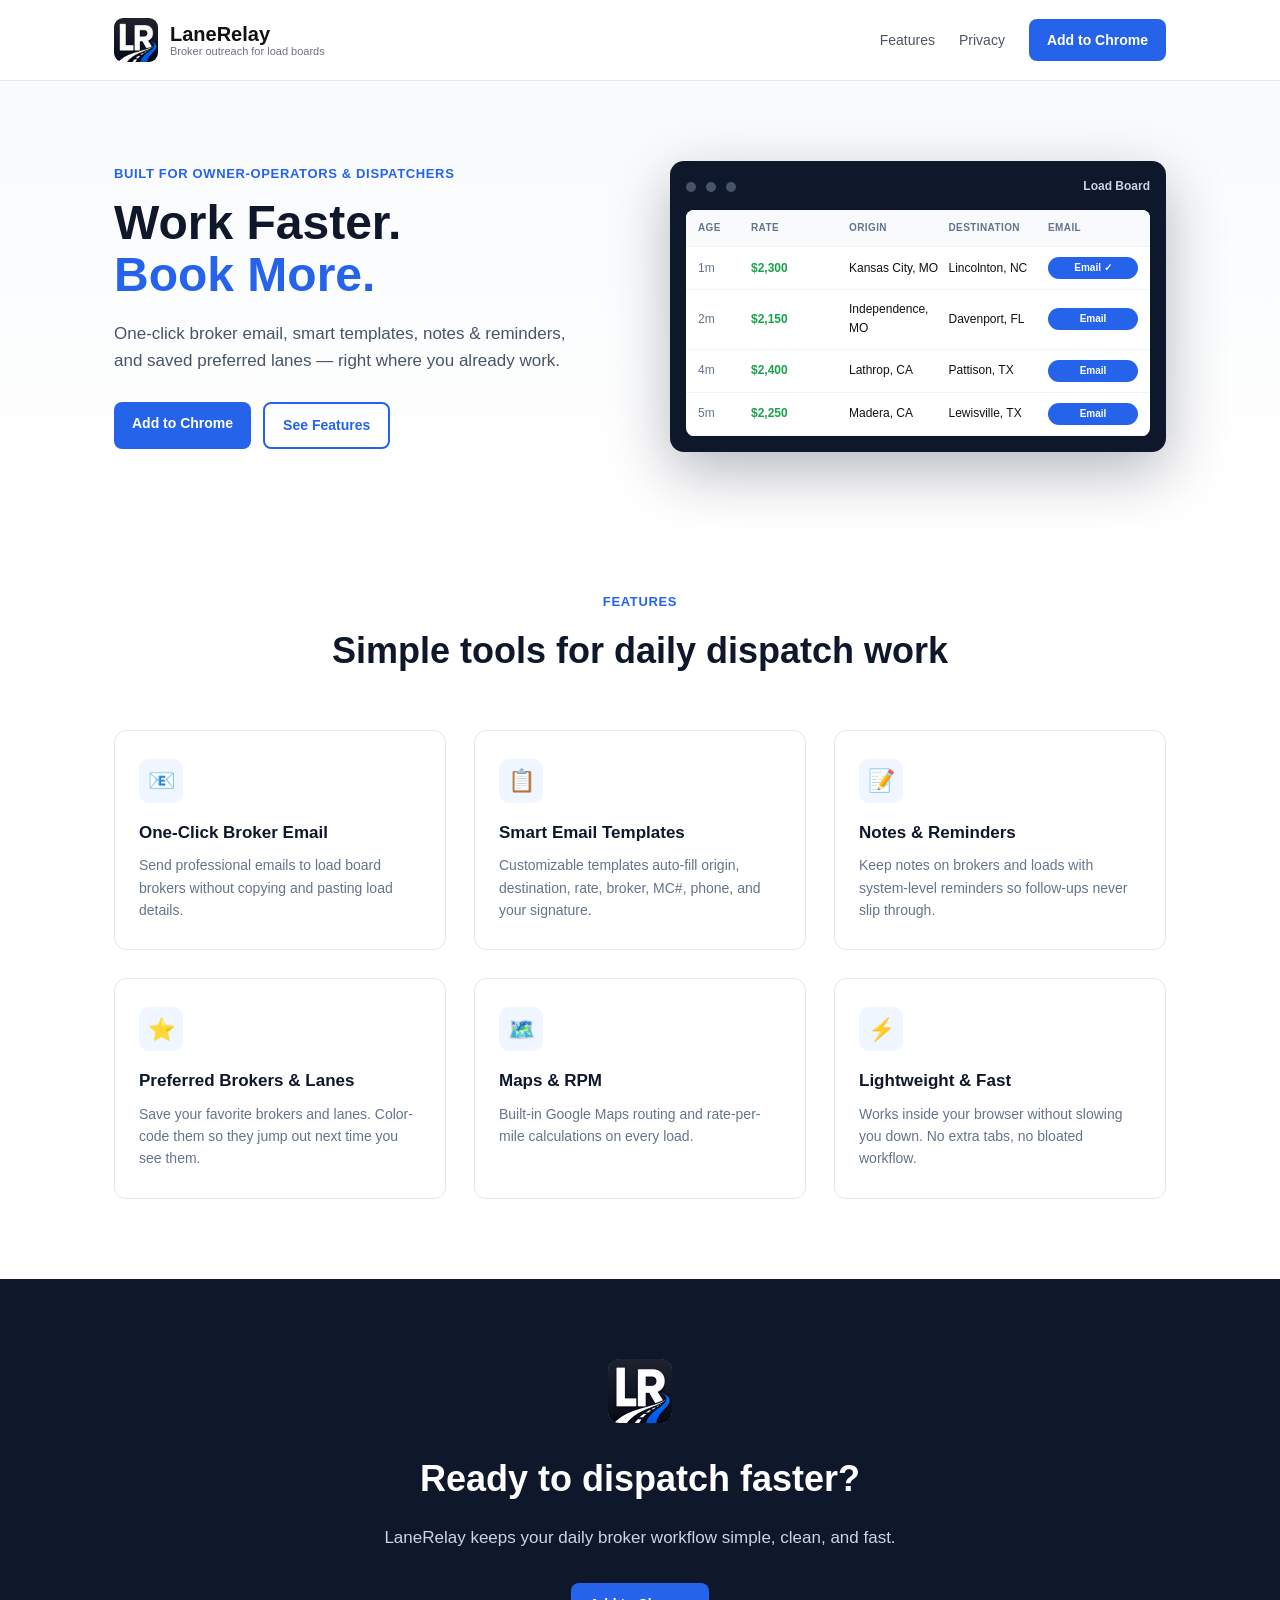
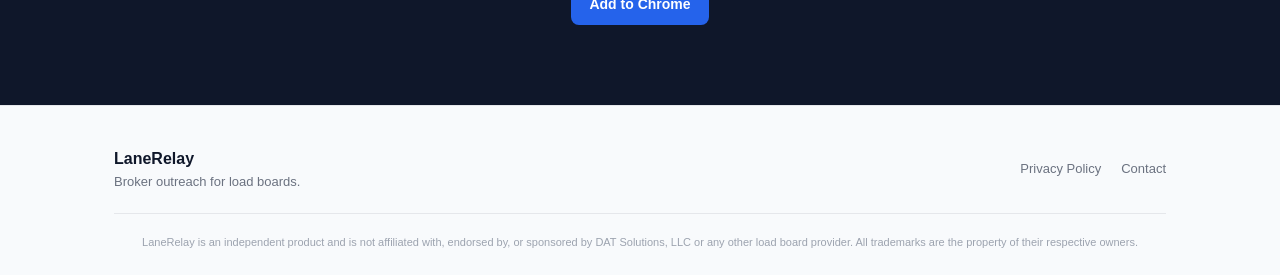
==== commit 56e19a90: "Update index.html" ====
--- a/index.html
+++ b/index.html
@@ -1,133 +1,309 @@
-<!doctype html>
+<!DOCTYPE html>
 <html lang="en">
 <head>
-  <meta charset="utf-8">
-  <meta name="viewport" content="width=device-width, initial-scale=1">
-  <title>LaneRelay | DAT Quick Email</title>
-  <meta name="description" content="LaneRelay helps dispatchers work faster inside DAT with one-click broker email, smart templates, notes, reminders, and preferred brokers and lanes.">
-  <link rel="icon" href="./logo.png">
-  <link rel="stylesheet" href="./styles.css">
+<meta charset="UTF-8" />
+<meta name="viewport" content="width=device-width, initial-scale=1" />
+<title>LaneRelay — Broker outreach for load boards</title>
+<meta name="description" content="LaneRelay helps dispatchers and owner-operators work faster on load boards with one-click broker email, smart templates, notes, reminders, and saved preferred lanes." />
+<style>
+  * { box-sizing: border-box; margin: 0; padding: 0; }
+  body {
+    font-family: -apple-system, BlinkMacSystemFont, "Segoe UI", Roboto, sans-serif;
+    color: #111;
+    line-height: 1.6;
+    background: #fff;
+  }
+  a { color: #2563eb; text-decoration: none; }
+  a:hover { text-decoration: underline; }
+  .container { max-width: 1100px; margin: 0 auto; padding: 0 24px; }
+
+  /* HEADER */
+  header {
+    padding: 18px 0;
+    border-bottom: 1px solid #e5e7eb;
+    background: #fff;
+    position: sticky; top: 0; z-index: 10;
+  }
+  .header-inner { display: flex; align-items: center; justify-content: space-between; }
+  .brand { display: flex; align-items: center; gap: 12px; }
+  .brand img { width: 44px; height: 44px; border-radius: 9px; }
+  .brand-text { display: flex; flex-direction: column; line-height: 1.1; }
+  .brand-name { font-size: 20px; font-weight: 800; color: #111; }
+  .brand-tag { font-size: 11px; color: #6b7280; font-weight: 500; }
+  nav { display: flex; gap: 24px; align-items: center; }
+  nav a { color: #4b5563; font-weight: 500; font-size: 14px; }
+  .btn-primary {
+    display: inline-block; padding: 10px 18px;
+    background: #2563eb; color: #fff !important;
+    border-radius: 8px; font-weight: 600; font-size: 14px;
+    text-decoration: none !important;
+  }
+  .btn-primary:hover { background: #1d4ed8; }
+
+  /* HERO */
+  .hero { padding: 80px 0 60px; background: linear-gradient(180deg, #f8fafc 0%, #fff 100%); }
+  .hero-grid { display: grid; grid-template-columns: 1fr 1fr; gap: 60px; align-items: center; }
+  .eyebrow { color: #2563eb; font-weight: 700; font-size: 13px; text-transform: uppercase; letter-spacing: 0.05em; margin-bottom: 12px; }
+  h1 { font-size: 48px; font-weight: 800; line-height: 1.1; margin-bottom: 18px; color: #0f172a; }
+  h1 .accent { color: #2563eb; }
+  .lead { font-size: 17px; color: #475569; margin-bottom: 28px; max-width: 480px; }
+  .hero-ctas { display: flex; gap: 12px; flex-wrap: wrap; }
+  .btn-secondary {
+    display: inline-block; padding: 10px 18px;
+    background: #fff; color: #2563eb !important;
+    border: 2px solid #2563eb;
+    border-radius: 8px; font-weight: 600; font-size: 14px;
+    text-decoration: none !important;
+  }
+  .btn-secondary:hover { background: #eff6ff; }
+
+  /* MOCKUP PANEL */
+  .mockup {
+    background: #0f172a;
+    border-radius: 14px;
+    padding: 16px;
+    box-shadow: 0 20px 60px rgba(15, 23, 42, 0.3);
+    color: #fff;
+    overflow: hidden;
+  }
+  .mockup-header { display: flex; align-items: center; gap: 10px; margin-bottom: 14px; }
+  .mockup-dot { width: 10px; height: 10px; border-radius: 50%; background: #475569; }
+  .mockup-title { font-size: 12px; color: #cbd5e1; margin-left: auto; font-weight: 600; }
+  .mockup-board { background: #fff; color: #111; border-radius: 8px; overflow: hidden; }
+  .board-row { display: grid; grid-template-columns: 45px 90px 1fr 1fr 90px; gap: 8px; padding: 10px 12px; align-items: center; font-size: 12px; border-bottom: 1px solid #f1f5f9; }
+  .board-row.header { background: #f8fafc; font-weight: 700; color: #64748b; font-size: 10px; text-transform: uppercase; letter-spacing: 0.04em; }
+  .board-row .age { color: #64748b; }
+  .board-row .rate { font-weight: 700; color: #16a34a; }
+  .pill {
+    background: #2563eb; color: #fff;
+    padding: 3px 10px; border-radius: 12px;
+    font-size: 10px; font-weight: 600;
+    text-align: center;
+  }
+
+  /* FEATURES */
+  .features { padding: 80px 0; }
+  .section-eyebrow { color: #2563eb; font-weight: 700; font-size: 13px; text-transform: uppercase; letter-spacing: 0.05em; text-align: center; margin-bottom: 10px; }
+  h2 { font-size: 36px; font-weight: 800; text-align: center; color: #0f172a; margin-bottom: 50px; }
+  .feature-grid {
+    display: grid;
+    grid-template-columns: repeat(auto-fit, minmax(260px, 1fr));
+    gap: 28px;
+  }
+  .feature-card {
+    padding: 28px 24px;
+    border: 1px solid #e5e7eb;
+    border-radius: 12px;
+    background: #fff;
+    transition: transform 0.15s ease, box-shadow 0.15s ease;
+  }
+  .feature-card:hover {
+    transform: translateY(-2px);
+    box-shadow: 0 8px 24px rgba(0, 0, 0, 0.08);
+  }
+  .feature-icon {
+    width: 44px; height: 44px; border-radius: 10px;
+    background: #eff6ff; color: #2563eb;
+    display: flex; align-items: center; justify-content: center;
+    font-size: 22px;
+    margin-bottom: 16px;
+  }
+  .feature-card h3 {
+    font-size: 17px; font-weight: 700; color: #0f172a;
+    margin-bottom: 8px;
+  }
+  .feature-card p {
+    font-size: 14px; color: #64748b; line-height: 1.6;
+  }
+
+  /* CTA */
+  .cta {
+    background: #0f172a;
+    color: #fff;
+    padding: 80px 0;
+    text-align: center;
+  }
+  .cta img { width: 64px; height: 64px; border-radius: 12px; margin-bottom: 20px; }
+  .cta h2 { color: #fff; margin-bottom: 16px; }
+  .cta p { color: #cbd5e1; font-size: 17px; max-width: 540px; margin: 0 auto 32px; }
+
+  /* FOOTER */
+  footer {
+    padding: 40px 0 24px;
+    border-top: 1px solid #e5e7eb;
+    background: #f8fafc;
+  }
+  .footer-inner {
+    display: flex; align-items: center; justify-content: space-between;
+    flex-wrap: wrap; gap: 16px;
+  }
+  .footer-brand { font-weight: 700; color: #0f172a; }
+  .footer-tag { color: #6b7280; font-size: 13px; }
+  .footer-links { display: flex; gap: 20px; }
+  .footer-links a { color: #6b7280; font-size: 13px; }
+  .disclaimer {
+    font-size: 11px; color: #9ca3af; text-align: center;
+    padding-top: 20px; margin-top: 20px; border-top: 1px solid #e5e7eb;
+    line-height: 1.6;
+  }
+
+  /* RESPONSIVE */
+  @media (max-width: 768px) {
+    .hero-grid { grid-template-columns: 1fr; gap: 40px; }
+    h1 { font-size: 36px; }
+    h2 { font-size: 28px; }
+    nav a:not(.btn-primary) { display: none; }
+  }
+</style>
 </head>
 <body>
-  <header class="topbar">
-    <div class="brand">
-      <img src="./logo.png" alt="LaneRelay logo">
+
+<header>
+  <div class="container">
+    <div class="header-inner">
+      <div class="brand">
+        <img src="logo.png" alt="LaneRelay" />
+        <div class="brand-text">
+          <span class="brand-name">LaneRelay</span>
+          <span class="brand-tag">Broker outreach for load boards</span>
+        </div>
+      </div>
+      <nav>
+        <a href="#features">Features</a>
+        <a href="privacy.html">Privacy</a>
+        <a href="#" class="btn-primary">Add to Chrome</a>
+      </nav>
+    </div>
+  </div>
+</header>
+
+<section class="hero">
+  <div class="container">
+    <div class="hero-grid">
       <div>
-        <div class="brand-name">LaneRelay</div>
-        <div class="brand-sub">DAT Quick Email</div>
+        <div class="eyebrow">Built for owner-operators &amp; dispatchers</div>
+        <h1>Work Faster.<br/><span class="accent">Book More.</span></h1>
+        <p class="lead">One-click broker email, smart templates, notes &amp; reminders, and saved preferred lanes — right where you already work.</p>
+        <div class="hero-ctas">
+          <a href="#" class="btn-primary">Add to Chrome</a>
+          <a href="#features" class="btn-secondary">See Features</a>
+        </div>
+      </div>
+
+      <div class="mockup">
+        <div class="mockup-header">
+          <span class="mockup-dot"></span>
+          <span class="mockup-dot"></span>
+          <span class="mockup-dot"></span>
+          <span class="mockup-title">Load Board</span>
+        </div>
+        <div class="mockup-board">
+          <div class="board-row header">
+            <div>Age</div>
+            <div>Rate</div>
+            <div>Origin</div>
+            <div>Destination</div>
+            <div>Email</div>
+          </div>
+          <div class="board-row">
+            <div class="age">1m</div>
+            <div class="rate">$2,300</div>
+            <div>Kansas City, MO</div>
+            <div>Lincolnton, NC</div>
+            <div class="pill">Email ✓</div>
+          </div>
+          <div class="board-row">
+            <div class="age">2m</div>
+            <div class="rate">$2,150</div>
+            <div>Independence, MO</div>
+            <div>Davenport, FL</div>
+            <div class="pill">Email</div>
+          </div>
+          <div class="board-row">
+            <div class="age">4m</div>
+            <div class="rate">$2,400</div>
+            <div>Lathrop, CA</div>
+            <div>Pattison, TX</div>
+            <div class="pill">Email</div>
+          </div>
+          <div class="board-row">
+            <div class="age">5m</div>
+            <div class="rate">$2,250</div>
+            <div>Madera, CA</div>
+            <div>Lewisville, TX</div>
+            <div class="pill">Email</div>
+          </div>
+        </div>
       </div>
     </div>
-    <nav>
-      <a href="#features">Features</a>
-      <a href="./privacy.html">Privacy</a>
-      <a class="nav-button" href="#">Add to Chrome</a>
-    </nav>
-  </header>
-
-  <main>
-    <section class="hero">
-      <div class="hero-left">
-        <div class="pill">Built for DAT power users</div>
-        <h1>Work Faster.<br><span>Book More.</span></h1>
-        <p>One-click broker email, smart templates, notes, reminders, and preferred brokers & lanes — directly inside DAT.</p>
-        <div class="hero-buttons">
-          <a class="primary" href="#">Add to Chrome</a>
-          <a class="secondary" href="#features">See Features</a>
-        </div>
-      </div>
-
-      <div class="hero-card">
-        <div class="dat-header">DAT One</div>
-        <div class="load-table">
-          <div class="table-row table-head">
-            <span>Age</span><span>Rate</span><span>Origin</span><span>Destination</span>
-          </div>
-          <div class="table-row"><span>1m</span><b>$2,300/mi</b><span>Kansas City, MO</span><span>Lincolnton, NC</span></div>
-          <div class="table-row"><span>2m</span><b>$2,150/mi</b><span>Independence, MO</span><span>Davenport, FL</span></div>
-          <div class="table-row"><span>4m</span><b>$2,400/mi</b><span>Lathrop, CA</span><span>Pattison, TX</span></div>
-          <div class="table-row"><span>5m</span><b>$2,250/mi</b><span>Madera, CA</span><span>Lewisville, TX</span></div>
-        </div>
-
-        <div class="extension-panel">
-          <div class="panel-title">
-            <img src="./logo.png" alt="LaneRelay">
-            <div>
-              <strong>LaneRelay</strong>
-              <small>DAT Quick Email</small>
-            </div>
-          </div>
-          <button>Send Email</button>
-          <div class="panel-info">
-            <small>Broker</small>
-            <b>TQL</b>
-            <small>Load</small>
-            <p>Van | Full · 42,000 lbs</p>
-            <p><strong>Kansas City, MO</strong> → <strong>Lincolnton, NC</strong></p>
-            <p>Rate: <strong>$2,300/mi</strong></p>
-          </div>
-          <div class="panel-tabs">
-            <span>Templates</span>
-            <span>Notes</span>
-            <span>Preferred</span>
-          </div>
-          <div class="ready">Email Ready ✓</div>
-        </div>
-      </div>
-    </section>
-
-    <section class="features" id="features">
-      <div class="section-heading">
-        <span>Features</span>
-        <h2>Simple tools for daily dispatch work.</h2>
-      </div>
-
-      <div class="feature-grid">
-        <article>
-          <div class="icon">✈</div>
-          <h3>One-Click Broker Email</h3>
-          <p>Send professional broker emails quickly without copying and pasting load details manually.</p>
-        </article>
-
-        <article>
-          <div class="icon">✉</div>
-          <h3>Smart Email Templates</h3>
-          <p>Use customizable templates with auto-fill fields like origin, destination, rate, broker, MC, phone, and signature.</p>
-        </article>
-
-        <article>
-          <div class="icon">📝</div>
-          <h3>Save Notes & Set Reminders</h3>
-          <p>Keep notes on brokers and loads, then set reminders so you never miss a follow-up.</p>
-        </article>
-
-        <article>
-          <div class="icon">★</div>
-          <h3>Preferred Brokers & Lanes</h3>
-          <p>Save your favorite brokers and lanes so the best opportunities are easier to find later.</p>
-        </article>
-
-        <article>
-          <div class="icon">⚡</div>
-          <h3>Lightweight & Fast</h3>
-          <p>Works inside DAT without slowing you down. No complicated platform, no extra tabs, no bloated workflow.</p>
-        </article>
-      </div>
-    </section>
-
-    <section class="cta">
-      <img src="./logo.png" alt="LaneRelay logo">
-      <h2>Ready to dispatch faster?</h2>
-      <p>LaneRelay keeps your DAT workflow simple, clean, and fast.</p>
-      <a class="primary" href="#">Add to Chrome</a>
-    </section>
-  </main>
-
-  <footer>
-    <div>
-      <strong>LaneRelay</strong>
-      <p>DAT Quick Email for dispatchers and carriers.</p>
+  </div>
+</section>
+
+<section class="features" id="features">
+  <div class="container">
+    <div class="section-eyebrow">Features</div>
+    <h2>Simple tools for daily dispatch work</h2>
+    <div class="feature-grid">
+      <div class="feature-card">
+        <div class="feature-icon">📧</div>
+        <h3>One-Click Broker Email</h3>
+        <p>Send professional emails to load board brokers without copying and pasting load details.</p>
+      </div>
+      <div class="feature-card">
+        <div class="feature-icon">📋</div>
+        <h3>Smart Email Templates</h3>
+        <p>Customizable templates auto-fill origin, destination, rate, broker, MC#, phone, and your signature.</p>
+      </div>
+      <div class="feature-card">
+        <div class="feature-icon">📝</div>
+        <h3>Notes &amp; Reminders</h3>
+        <p>Keep notes on brokers and loads with system-level reminders so follow-ups never slip through.</p>
+      </div>
+      <div class="feature-card">
+        <div class="feature-icon">⭐</div>
+        <h3>Preferred Brokers &amp; Lanes</h3>
+        <p>Save your favorite brokers and lanes. Color-code them so they jump out next time you see them.</p>
+      </div>
+      <div class="feature-card">
+        <div class="feature-icon">🗺️</div>
+        <h3>Maps &amp; RPM</h3>
+        <p>Built-in Google Maps routing and rate-per-mile calculations on every load.</p>
+      </div>
+      <div class="feature-card">
+        <div class="feature-icon">⚡</div>
+        <h3>Lightweight &amp; Fast</h3>
+        <p>Works inside your browser without slowing you down. No extra tabs, no bloated workflow.</p>
+      </div>
     </div>
-    <a href="./privacy.html">Privacy Policy</a>
-  </footer>
+  </div>
+</section>
+
+<section class="cta">
+  <div class="container">
+    <img src="logo.png" alt="LaneRelay" />
+    <h2>Ready to dispatch faster?</h2>
+    <p>LaneRelay keeps your daily broker workflow simple, clean, and fast.</p>
+    <a href="#" class="btn-primary">Add to Chrome</a>
+  </div>
+</section>
+
+<footer>
+  <div class="container">
+    <div class="footer-inner">
+      <div>
+        <div class="footer-brand">LaneRelay</div>
+        <div class="footer-tag">Broker outreach for load boards.</div>
+      </div>
+      <div class="footer-links">
+        <a href="privacy.html">Privacy Policy</a>
+        <a href="mailto:support@lanerelay.com">Contact</a>
+      </div>
+    </div>
+    <p class="disclaimer">
+      LaneRelay is an independent product and is not affiliated with, endorsed by, or sponsored by DAT Solutions, LLC or any other load board provider. All trademarks are the property of their respective owners.
+    </p>
+  </div>
+</footer>
+
 </body>
 </html>
